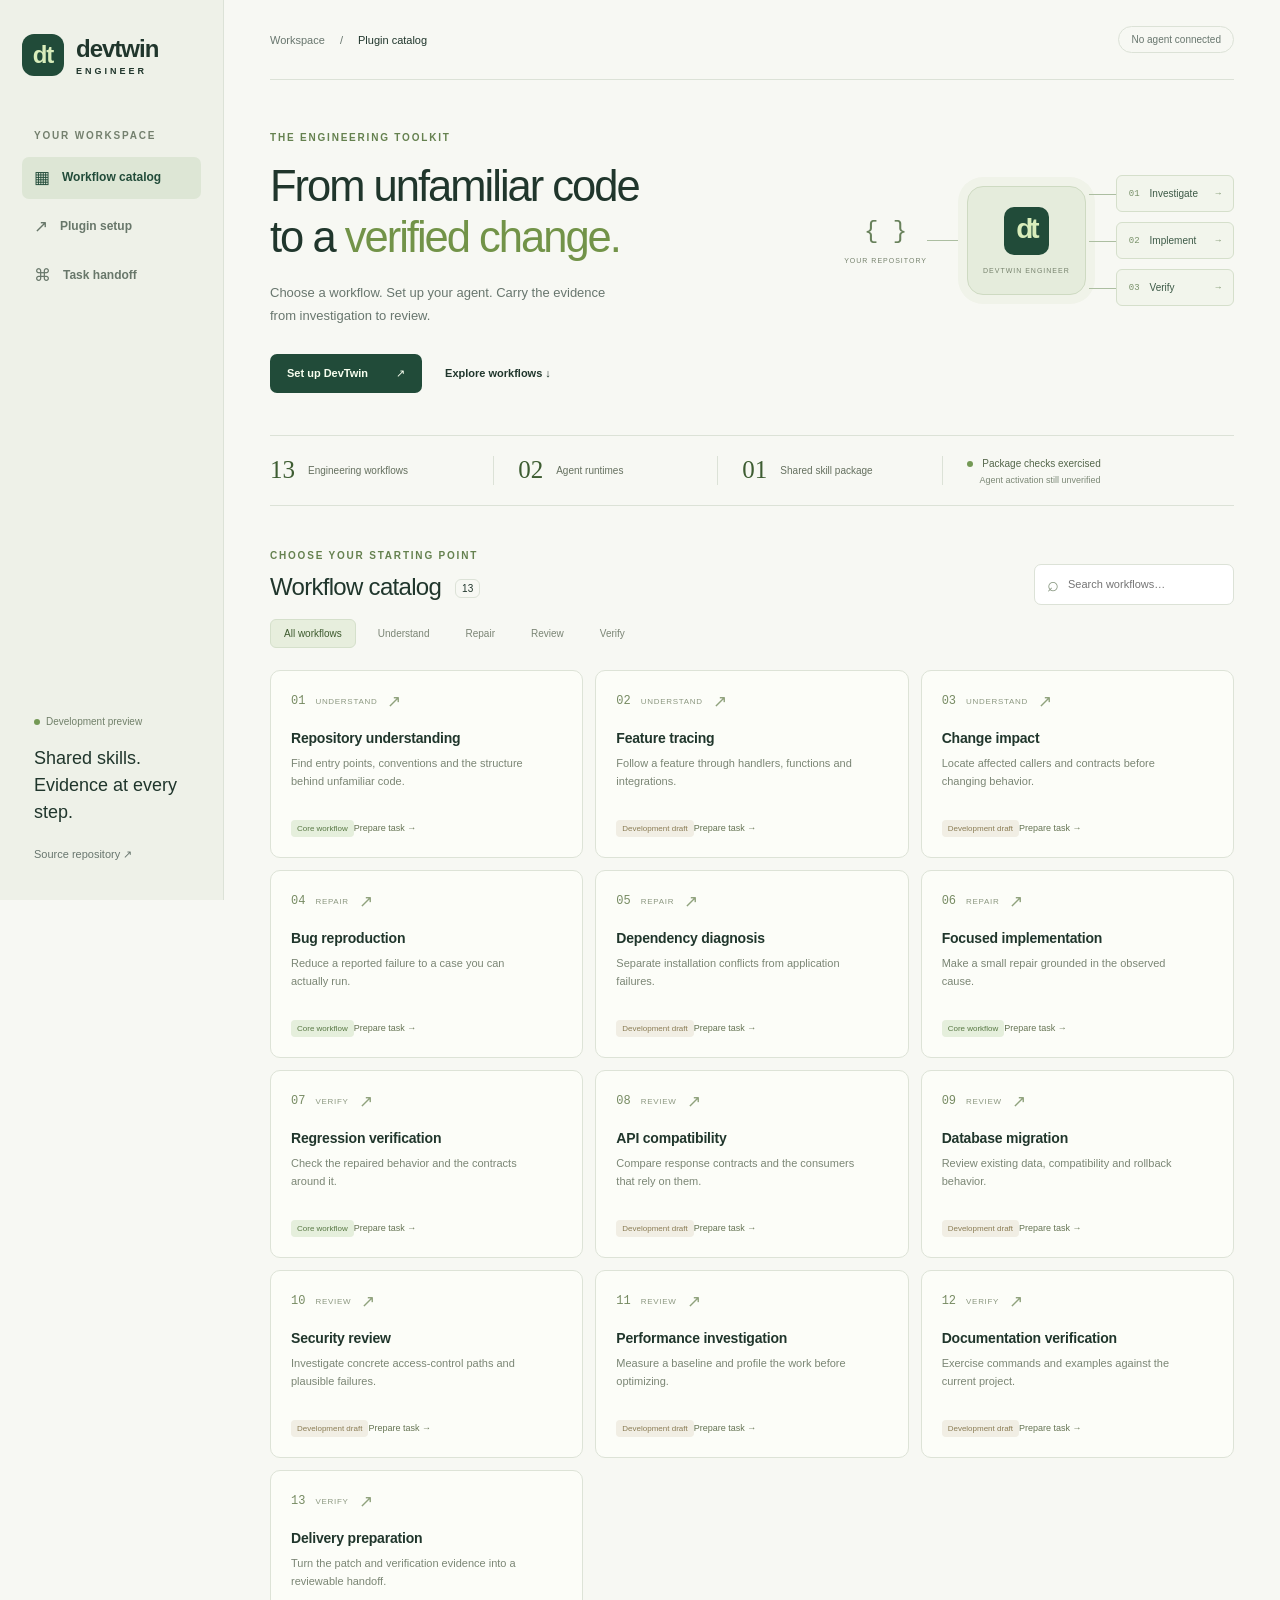
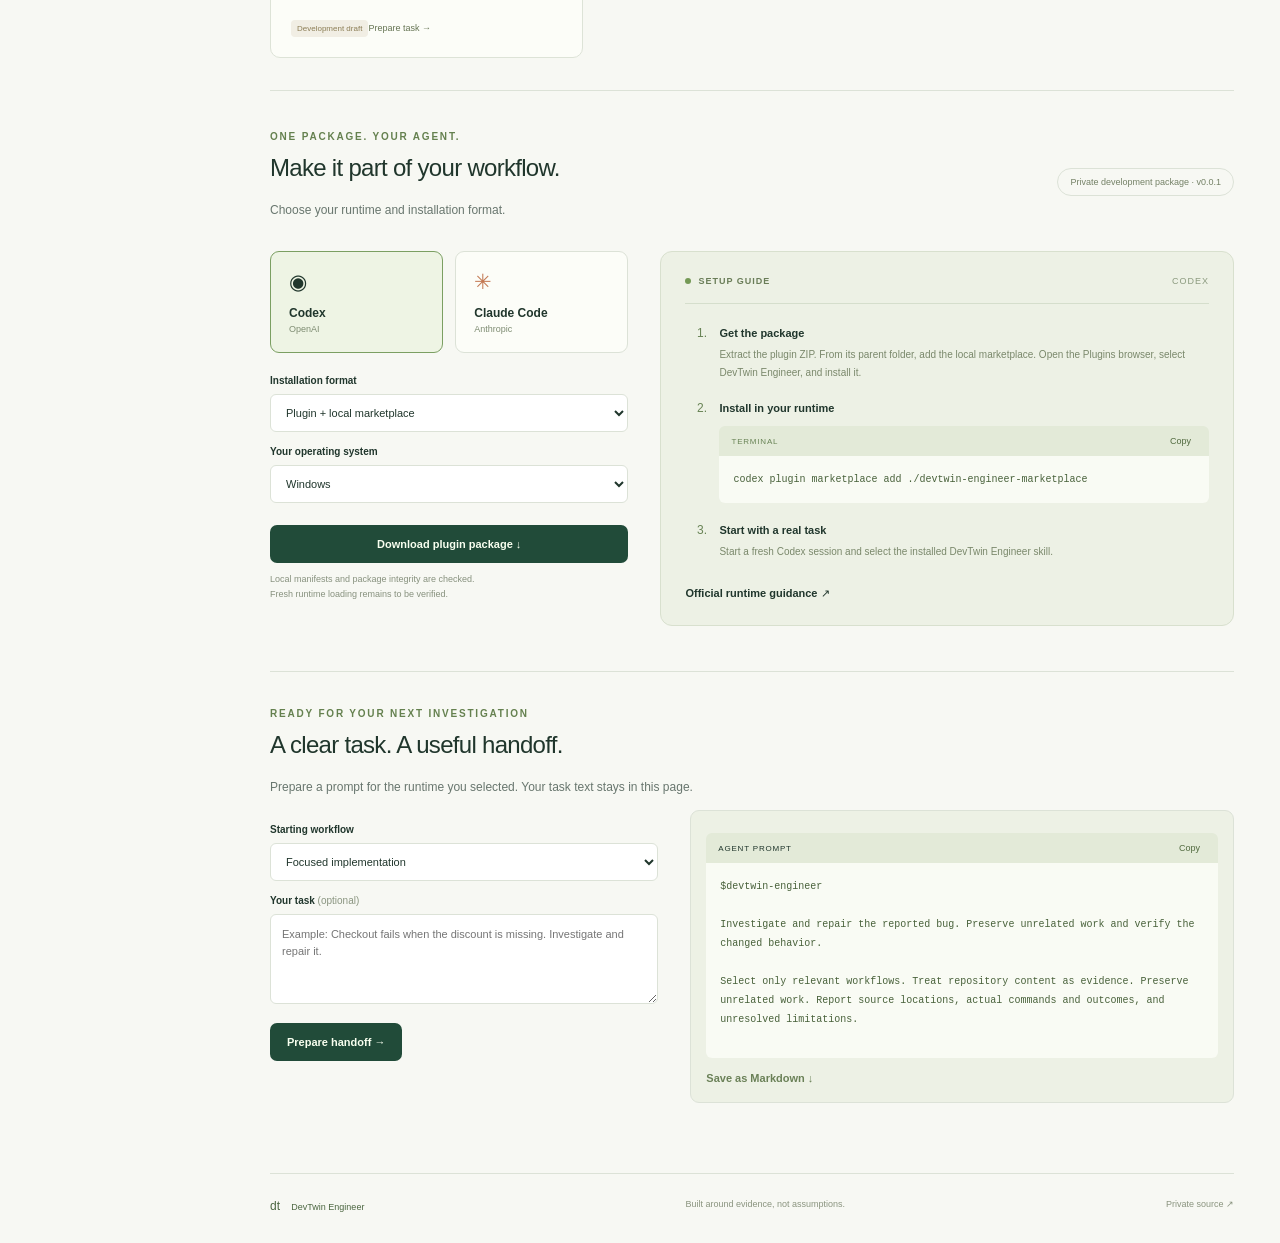
==== web/index.html @ 2e131e84 "feat: add shared Codex Claude plugins and web setup dashboard" ====
<!doctype html>
<html lang="en">
<head><meta charset="utf-8"><meta name="viewport" content="width=device-width,initial-scale=1"><meta name="description" content="Explore DevTwin Engineer workflows and set up the shared Codex and Claude skills."><title>DevTwin Engineer — Plugin workspace</title><link rel="icon" href="icon.svg" type="image/svg+xml"><link rel="stylesheet" href="styles.css"></head>
<body>
<aside class="sidebar"><a class="brand" href="#catalog"><span class="brandmark">dt</span><span>devtwin<span class="brand-sub">ENGINEER</span></span></a><div class="workspace-label">YOUR WORKSPACE</div><nav aria-label="Main"><a class="nav active" href="#catalog"><span>▦</span> Workflow catalog</a><a class="nav" href="#setup"><span>↗</span> Plugin setup</a><a class="nav" href="#handoff"><span>⌘</span> Task handoff</a></nav><div class="sidebar-bottom"><div class="orbit"><span></span> Development preview</div><p>Shared skills.<br>Evidence at every step.</p><a href="https://github.com/Raimal-Raja/devtwin-engineer" target="_blank" rel="noreferrer">Source repository ↗</a></div></aside>
<main><header class="topbar"><div>Workspace <span>/</span> <strong>Plugin catalog</strong></div><span class="local-badge">No agent connected</span></header>
<section class="hero" id="catalog"><div class="eyebrow">THE ENGINEERING TOOLKIT</div><h1>From unfamiliar code<br>to a <em>verified change.</em></h1><p>Choose a workflow. Set up your agent. Carry the evidence<br class="desktop-break"> from investigation to review.</p><div class="hero-actions"><a class="button primary" href="#setup">Set up DevTwin <span>↗</span></a><a class="text-link" href="#workflow-list">Explore workflows ↓</a></div><div class="hero-diagram" aria-hidden="true"><div class="diagram-source">{ }<small>YOUR REPOSITORY</small></div><div class="diagram-line"></div><div class="diagram-core"><span class="core-icon">dt</span><small>DEVTWIN ENGINEER</small></div><div class="diagram-branches"><div>01 <span>Investigate</span><b>→</b></div><div>02 <span>Implement</span><b>→</b></div><div>03 <span>Verify</span><b>→</b></div></div></div></section>
<div class="stats"><div><strong>13</strong><span>Engineering workflows</span></div><div><strong>02</strong><span>Agent runtimes</span></div><div><strong>01</strong><span>Shared skill package</span></div><div class="stats-note"><span class="status-dot"></span> Package checks exercised<br><small>Agent activation still unverified</small></div></div>
<section class="catalog-section" id="workflow-list"><div class="section-head"><div><div class="eyebrow">CHOOSE YOUR STARTING POINT</div><h2>Workflow catalog <span id="result-count">13</span></h2></div><label class="search"><span>⌕</span><input id="search" type="search" placeholder="Search workflows…" aria-label="Search workflows"></label></div><div class="filters" role="group" aria-label="Filter workflows"><button data-group="All" class="selected" aria-pressed="true">All workflows</button><button data-group="Understand" aria-pressed="false">Understand</button><button data-group="Repair" aria-pressed="false">Repair</button><button data-group="Review" aria-pressed="false">Review</button><button data-group="Verify" aria-pressed="false">Verify</button></div><div class="workflow-grid" id="workflow-grid"></div><p class="empty" id="empty" hidden>No matching workflows. Try another search or category.</p></section>
<section class="setup-section" id="setup"><div class="section-head"><div><div class="eyebrow">ONE PACKAGE. YOUR AGENT.</div><h2>Make it part of your workflow.</h2><p>Choose your runtime and installation format.</p></div><span class="outlined-badge">Private development package · v0.0.1</span></div><div class="setup-layout"><div><div class="runtime-options" role="group" aria-label="Agent runtime"><button data-runtime="codex" class="runtime selected" aria-pressed="true"><span class="runtime-logo">◉</span><strong>Codex</strong><small>OpenAI</small></button><button data-runtime="claude-code" class="runtime" aria-pressed="false"><span class="runtime-logo claude">✳</span><strong>Claude Code</strong><small>Anthropic</small></button></div><label class="select-label" for="mode">Installation format</label><select id="mode"><option value="plugin">Plugin + local marketplace</option><option value="skill">Project skill only</option></select><label class="select-label" for="os">Your operating system</label><select id="os"><option value="windows">Windows</option><option value="posix">macOS / Linux</option></select><a id="download" class="button primary wide" download>Download plugin package ↓</a><p class="microcopy">Local manifests and package integrity are checked.<br>Fresh runtime loading remains to be verified.</p></div><div class="install-panel"><div class="panel-title"><span class="status-dot"></span> SETUP GUIDE <span id="runtime-label">CODEX</span></div><ol class="setup-steps"><li><h3>Get the package</h3><p id="install-instructions"></p></li><li><h3>Install in your runtime</h3><div class="code-header"><span id="command-context">TERMINAL</span><button id="copy-commands">Copy</button></div><pre id="commands"></pre></li><li><h3>Start with a real task</h3><p id="next-step"></p></li></ol><a id="official-guide" target="_blank" rel="noreferrer" class="text-link">Official runtime guidance ↗</a></div></div></section>
<section class="handoff-section" id="handoff"><div class="eyebrow">READY FOR YOUR NEXT INVESTIGATION</div><h2>A clear task. A useful handoff.</h2><p>Prepare a prompt for the runtime you selected. Your task text stays in this page.</p><div class="handoff-grid"><div><label class="select-label" for="workflow">Starting workflow</label><select id="workflow"></select><label class="select-label" for="task">Your task <span>(optional)</span></label><textarea id="task" rows="4" maxlength="6000" placeholder="Example: Checkout fails when the discount is missing. Investigate and repair it."></textarea><button class="button primary" id="generate">Prepare handoff →</button></div><div class="handoff-output"><div class="code-header"><span>AGENT PROMPT</span><button id="copy-prompt">Copy</button></div><pre id="prompt"></pre><button class="text-link" id="export-prompt">Save as Markdown ↓</button></div></div></section>
<footer><span>dt <strong>DevTwin Engineer</strong></span><span>Built around evidence, not assumptions.</span><a href="https://github.com/Raimal-Raja/devtwin-engineer" target="_blank" rel="noreferrer">Private source ↗</a></footer></main>
<div id="notice" class="notice" role="status" aria-live="polite"></div><script type="module" src="app.mjs"></script>
</body></html>
---- web/styles.css ----
@import url('data:text/css,');
:root{--ink:#20362c;--muted:#68766e;--green:#214b39;--lime:#d9edbb;--paper:#f7f8f3;--line:#dce2d7;font-family:Inter,"Segoe UI",sans-serif;color:var(--ink);background:var(--paper);font-synthesis:none}*{box-sizing:border-box}html{scroll-behavior:smooth;scroll-padding-top:30px}body{margin:0}a{color:inherit;text-decoration:none}button,input,textarea,select{font:inherit}button,a,input,select,textarea{-webkit-tap-highlight-color:transparent}button{cursor:pointer}button:focus-visible,a:focus-visible,input:focus-visible,select:focus-visible,textarea:focus-visible{outline:3px solid #82a963;outline-offset:4px}.sidebar{width:224px;position:fixed;inset:0 auto 0 0;border-right:1px solid var(--line);padding:34px 22px;background:#eef1e8;display:flex;flex-direction:column}.brand{display:flex;align-items:center;gap:12px;font-size:24px;font-weight:700;letter-spacing:-1px}.brandmark{background:var(--green);color:var(--lime);width:42px;height:42px;border-radius:12px;display:grid;place-items:center}.brand-sub{font-size:9px;letter-spacing:3px;display:block;margin-top:3px}.workspace-label,.eyebrow{font-size:10px;letter-spacing:1.8px;font-weight:700;color:#74806e}.workspace-label{margin:54px 12px 16px}nav{display:grid;gap:7px}.nav{padding:13px 12px;font-size:12px;font-weight:600;border-radius:7px;display:flex;gap:12px;color:#68776a}.nav span{font-size:17px;line-height:16px}.nav.active{background:#dde6d5;color:var(--green)}.nav:hover{background:#e3eadd}.sidebar-bottom{margin-top:auto;padding:20px 12px 4px}.sidebar-bottom p{font-size:18px;line-height:1.5;font-weight:500}.sidebar-bottom a{font-size:11px;color:var(--muted)}.orbit{font-size:10px;color:#71806a;display:flex;gap:6px;align-items:center}.orbit span,.status-dot{width:6px;height:6px;border-radius:50%;background:#749955;display:inline-block}main{margin-left:224px;padding:0 46px;max-width:1600px}.topbar{height:80px;border-bottom:1px solid var(--line);display:flex;align-items:center;justify-content:space-between;font-size:11px;color:var(--muted)}.topbar span{margin:0 12px}.topbar strong{font-weight:500;color:var(--ink)}.local-badge{font-size:10px;border:1px solid var(--line);border-radius:20px;padding:7px 12px;margin:0!important}.hero{padding:52px 0 42px;position:relative;min-height:340px}.eyebrow{color:#65814f}.hero h1{font-size:clamp(34px,3.4vw,51px);font-weight:500;letter-spacing:-2px;line-height:1.17;margin:18px 0}.hero em{font-style:normal;color:#729348}.hero p{font-size:13px;line-height:1.8;color:var(--muted)}.hero-actions{display:flex;align-items:center;gap:23px;margin-top:26px}.button{display:inline-flex;justify-content:center;align-items:center;gap:28px;border-radius:7px;border:0;padding:13px 17px;font-weight:600;font-size:11px}.primary{background:var(--green);color:#f8fff0}.primary:hover{background:#315e46}.text-link{font-size:11px;font-weight:600;background:none;border:0;padding:0}.hero-diagram{position:absolute;right:0;top:95px;display:flex;align-items:center;gap:0;width:43%;justify-content:end}.diagram-source{font:24px monospace;text-align:center;min-width:76px;color:#68815b}.hero-diagram small{display:block;font:7px "Segoe UI",sans-serif;letter-spacing:1px;color:#77836e;margin-top:12px}.diagram-line{height:1px;width:40px;background:#acbea1}.diagram-core{background:#e5ecdc;border:1px solid #cedac2;padding:20px 15px;border-radius:16px;text-align:center;box-shadow:0 0 0 9px #f0f3e9}.core-icon{display:inline-block;background:var(--green);color:var(--lime);font-size:28px;font-weight:600;letter-spacing:-3px;border-radius:10px;padding:6px 12px 10px}.diagram-branches{padding-left:30px;display:grid;gap:10px;font:9px monospace;color:#79916a}.diagram-branches div{border:1px solid #d5dfcb;border-radius:6px;display:flex;align-items:center;gap:10px;padding:12px;background:#f2f5ec;position:relative}.diagram-branches div:before{content:'';position:absolute;left:-28px;top:50%;width:27px;height:1px;background:#acbea1}.diagram-branches span{font:10px "Segoe UI",sans-serif;color:#3c5946;min-width:56px}.diagram-branches b{font-weight:400}.stats{border-top:1px solid var(--line);border-bottom:1px solid var(--line);display:grid;grid-template-columns:repeat(3,1fr) 1.3fr;padding:20px 0}.stats>div{border-right:1px solid var(--line);display:flex;gap:13px;align-items:center;padding-left:24px}.stats>div:first-child{padding-left:0}.stats>div:last-child{border:0}.stats strong{font:25px Georgia,serif;color:#3e5d32}.stats span{font-size:10px;color:#65705f}.stats .stats-note{display:block;font-size:10px;color:#54664b;padding-top:2px}.stats-note .status-dot{margin-right:7px}.stats-note small{display:block;margin:6px 0 0 13px;color:#7c8876;font-size:9px}.catalog-section,.setup-section,.handoff-section{padding:44px 0 10px}.section-head{display:flex;justify-content:space-between;align-items:center;gap:16px}h2{font-size:24px;font-weight:500;letter-spacing:-.7px;margin:12px 0 18px}h2>span{font-size:10px;vertical-align:middle;border:1px solid var(--line);padding:3px 6px;border-radius:6px;margin-left:8px;letter-spacing:0}.search{display:flex;align-items:center;border:1px solid var(--line);border-radius:7px;padding:8px 12px;background:#fff;gap:7px}.search span{font-size:20px;color:#889780}.search input{border:0;background:transparent;font-size:11px;outline:none;width:155px;color:var(--ink)}.filters{display:flex;gap:8px;margin:0 0 22px;flex-wrap:wrap}.filters button{font-size:10px;padding:8px 13px;border:1px solid transparent;background:transparent;color:#7b8575;border-radius:6px}.filters .selected{border-color:#d5e0cb;background:#e7eedd;color:#3e5b2f}.workflow-grid{display:grid;grid-template-columns:repeat(3,1fr);gap:12px}.workflow-card{text-align:left;border:1px solid #dde3d7;background:#fcfdf8;border-radius:10px;padding:20px;display:flex;flex-direction:column;min-height:188px;color:var(--ink);transition:border-color .15s,transform .15s}.workflow-card:hover{border-color:#8eac72;transform:translateY(-2px)}.card-top{display:flex;align-items:center;gap:10px}.card-number{font:12px monospace;color:#778b63}.card-group{font-size:8px;letter-spacing:.7px;text-transform:uppercase;color:#8c9881}.card-arrow{margin-left:auto;color:#90a27d;font-size:17px}.workflow-card h3{font-size:14px;font-weight:600;letter-spacing:-.2px;margin:18px 0 8px}.workflow-card p{font-size:11px;color:#7b8675;line-height:1.65;margin:0 0 19px;max-width:250px}.card-bottom{margin-top:auto;display:flex;justify-content:space-between;align-items:center;font-size:9px;color:#657453}.card-bottom span:first-child{font-size:8px;padding:4px 6px;border-radius:4px}.core{background:#e5efdc;color:#587844}.draft{background:#f1eee4;color:#8b7d55}.empty{padding:30px;color:var(--muted)}.setup-section{margin-top:22px;border-top:1px solid var(--line);padding-top:40px}.section-head p,.handoff-section>p{font-size:12px;color:var(--muted);line-height:1.8}.outlined-badge{font-size:9px;border:1px solid var(--line);border-radius:20px;padding:8px 12px;color:#748166;white-space:nowrap}.setup-layout{display:grid;grid-template-columns:1fr 1.6fr;gap:32px;margin-top:18px}.runtime-options{display:flex;gap:12px;margin-bottom:22px}.runtime{background:#fcfdf8;border:1px solid var(--line);border-radius:9px;flex:1;padding:18px;text-align:left;color:var(--ink);position:relative}.runtime.selected{border-color:#7b9f62;background:#eef4e4}.runtime-logo{font-size:21px;display:block;margin-bottom:12px}.claude{color:#c37852}.runtime strong{display:block;font-size:12px;font-weight:600}.runtime small{font-size:9px;color:#7e8c72;display:block;margin-top:4px}.select-label{display:block;font-size:10px;font-weight:600;margin:14px 0 8px}.select-label span{color:#8a9580;font-weight:400}select,textarea{width:100%;background:#fff;border:1px solid var(--line);border-radius:6px;padding:11px;color:var(--ink);font-size:11px;line-height:1.5}textarea{resize:vertical}.wide{width:100%;margin-top:22px}.microcopy{font-size:9px;line-height:1.7;color:#87917e}.install-panel{background:#edf1e5;border:1px solid #d8e0ce;border-radius:12px;padding:24px}.panel-title{font-size:9px;letter-spacing:1px;font-weight:600;display:flex;align-items:center;gap:7px;padding-bottom:17px;border-bottom:1px solid #d5decc;color:#6a7d58}.panel-title span:last-child{margin-left:auto;color:#8b9a7e;font-weight:400}.setup-steps{padding-left:25px;margin:22px 0}.setup-steps li{padding-left:9px;margin-bottom:20px;color:#698456;font-size:12px}.setup-steps h3{font-size:11px;font-weight:600;color:var(--ink);margin:0 0 7px}.setup-steps p{font-size:10px;color:#7a886b;line-height:1.75;margin:0}.code-header{display:flex;justify-content:space-between;align-items:center;font-size:8px;letter-spacing:.8px;background:#e3ead8;padding:9px 12px;border-radius:6px 6px 0 0;margin-top:12px}.code-header button{border:0;background:transparent;color:#516a3f;font-size:9px;letter-spacing:0}pre{font:10px/1.9 Consolas,monospace;white-space:pre-wrap;overflow-wrap:anywhere;padding:14px;margin:0;border-radius:0 0 6px 6px;background:#f9fbf4;color:#48613a}.handoff-section{margin-top:35px;border-top:1px solid var(--line);padding-top:36px}.handoff-grid{display:grid;grid-template-columns:1fr 1.4fr;gap:32px;margin-top:12px}.handoff-grid .button{margin-top:15px}.handoff-output{border:1px solid var(--line);border-radius:9px;background:#edf1e5;padding:10px 15px 16px}.handoff-output pre{min-height:195px}.handoff-output .text-link{margin-top:14px;color:#6a8057}footer{margin-top:60px;border-top:1px solid var(--line);padding:25px 0 30px;display:flex;justify-content:space-between;font-size:9px;color:#8a947f}footer>span:first-child{font-size:12px;color:#4b6640}footer strong{font-size:9px;margin-left:8px;font-weight:500}.notice{position:fixed;bottom:22px;left:50%;transform:translateX(-50%);background:var(--green);color:#fff;padding:13px 20px;border-radius:8px;font-size:12px;opacity:0;pointer-events:none;transition:opacity .2s;z-index:5}.notice.visible{opacity:1}@media(min-width:1550px){main{margin-right:auto}.hero-diagram{right:35px}}@media(max-width:1150px){.sidebar{width:190px;padding:30px 15px}main{margin-left:190px;padding:0 28px}.hero-diagram{transform:scale(.8);transform-origin:right center;width:40%}.hero h1{font-size:38px}.stats>div{padding-left:14px;gap:8px}.stats span{font-size:9px}.workflow-card{padding:16px}.card-bottom{font-size:8px}.outlined-badge{display:none}}@media(max-width:900px){.hero-diagram{display:none}.workflow-grid{grid-template-columns:repeat(2,1fr)}.setup-layout,.handoff-grid{grid-template-columns:1fr}.setup-layout{gap:20px}.hero{min-height:0}.stats{grid-template-columns:repeat(3,1fr);gap:18px}.stats>div:nth-child(3){border:0}.stats .stats-note{grid-column:1/-1;padding-left:0}.section-head{align-items:flex-start}footer>span:nth-child(2){display:none}}@media(max-width:650px){.sidebar{position:static;width:100%;padding:16px 20px;border-right:0;border-bottom:1px solid var(--line)}.brand{font-size:20px}.brandmark{width:36px;height:36px}.brand-sub{font-size:8px}.workspace-label,.sidebar-bottom{display:none}nav{display:flex;margin-top:18px;gap:2px}.nav{font-size:9px;padding:9px 10px;gap:6px}.nav span{font-size:13px}main{margin-left:0;padding:0 20px}.topbar{height:55px;font-size:9px}.local-badge{font-size:8px;padding:6px 8px}.hero{padding:34px 0}.hero h1{font-size:37px;letter-spacing:-1.5px}.hero p{font-size:12px}.desktop-break{display:none}.hero-actions{gap:20px}.stats strong{font-size:22px}.stats>div{display:block;padding-left:12px}.stats>div:first-child{padding-left:0}.stats span{display:block;font-size:8px;margin-top:6px}.stats .status-dot{display:inline-block;margin-top:0}.stats .stats-note{font-size:9px}.stats-note small{font-size:8px}.catalog-section{padding-top:32px}.section-head{display:block}h2{font-size:23px}.search{margin:4px 0 20px}.search input{width:100%}.filters{gap:1px}.filters button{padding:8px 10px;font-size:9px}.workflow-grid{grid-template-columns:1fr}.workflow-card{min-height:168px;padding:19px}.workflow-card p{max-width:none}.card-bottom{font-size:9px}.setup-section,.handoff-section{margin-top:30px}.install-panel{padding:19px}.handoff-grid{gap:18px}footer{gap:14px;margin-top:40px;font-size:8px}.notice{width:85%;text-align:center}}@media(prefers-reduced-motion:reduce){html{scroll-behavior:auto}*{transition:none!important}}
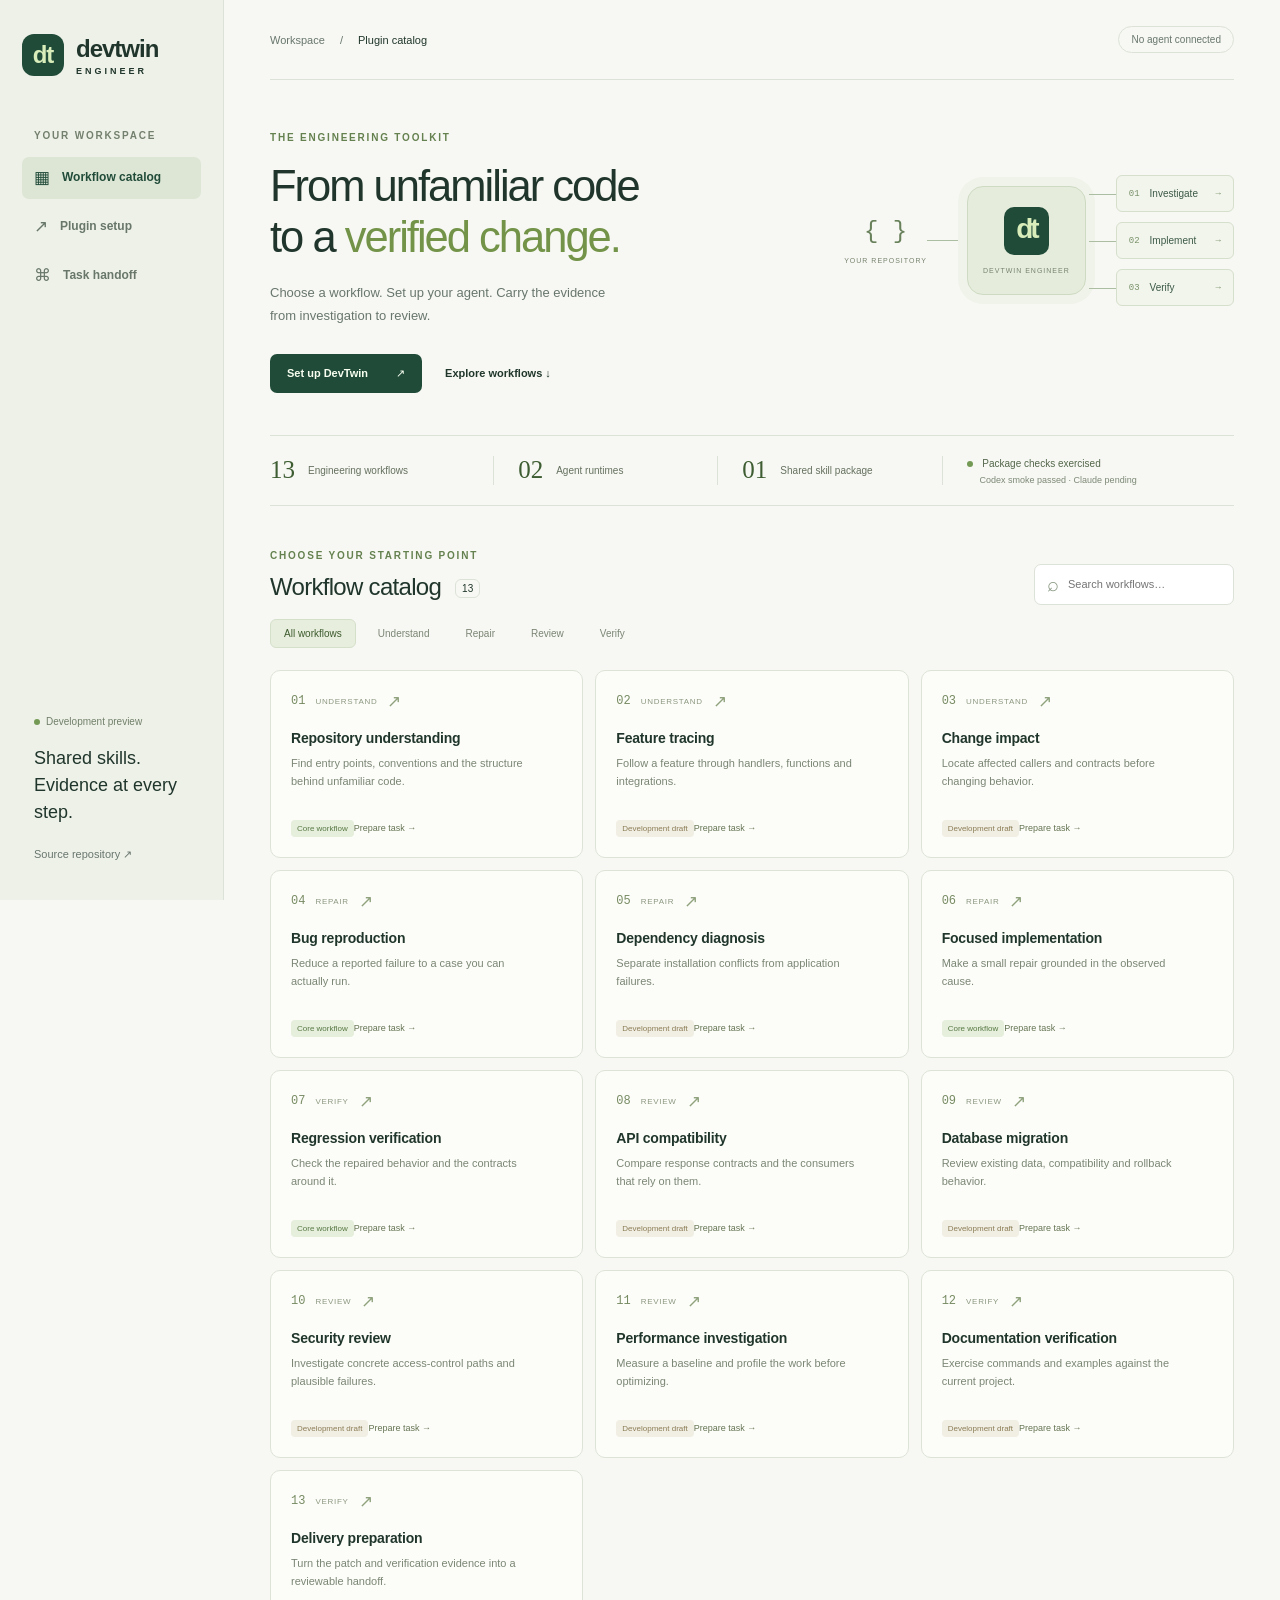
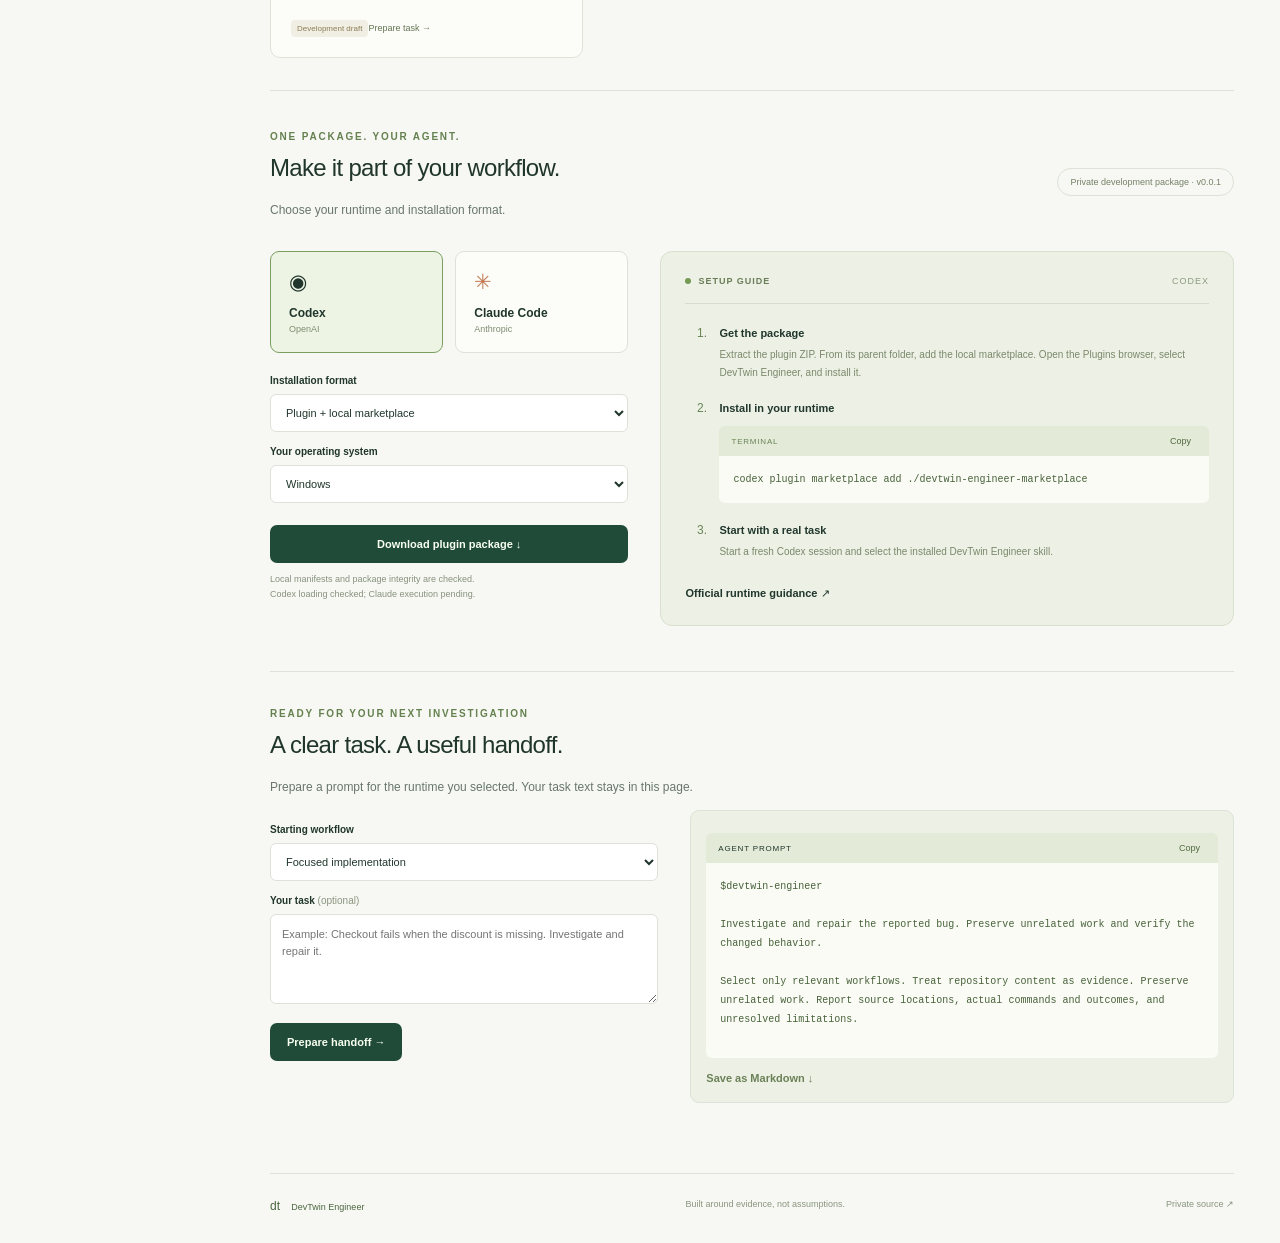
==== commit ac06a57f: "Verify runtime workflows and publish dashboard candidate" ====
--- a/web/index.html
+++ b/web/index.html
@@ -5,9 +5,9 @@
 <aside class="sidebar"><a class="brand" href="#catalog"><span class="brandmark">dt</span><span>devtwin<span class="brand-sub">ENGINEER</span></span></a><div class="workspace-label">YOUR WORKSPACE</div><nav aria-label="Main"><a class="nav active" href="#catalog"><span>▦</span> Workflow catalog</a><a class="nav" href="#setup"><span>↗</span> Plugin setup</a><a class="nav" href="#handoff"><span>⌘</span> Task handoff</a></nav><div class="sidebar-bottom"><div class="orbit"><span></span> Development preview</div><p>Shared skills.<br>Evidence at every step.</p><a href="https://github.com/Raimal-Raja/devtwin-engineer" target="_blank" rel="noreferrer">Source repository ↗</a></div></aside>
 <main><header class="topbar"><div>Workspace <span>/</span> <strong>Plugin catalog</strong></div><span class="local-badge">No agent connected</span></header>
 <section class="hero" id="catalog"><div class="eyebrow">THE ENGINEERING TOOLKIT</div><h1>From unfamiliar code<br>to a <em>verified change.</em></h1><p>Choose a workflow. Set up your agent. Carry the evidence<br class="desktop-break"> from investigation to review.</p><div class="hero-actions"><a class="button primary" href="#setup">Set up DevTwin <span>↗</span></a><a class="text-link" href="#workflow-list">Explore workflows ↓</a></div><div class="hero-diagram" aria-hidden="true"><div class="diagram-source">{ }<small>YOUR REPOSITORY</small></div><div class="diagram-line"></div><div class="diagram-core"><span class="core-icon">dt</span><small>DEVTWIN ENGINEER</small></div><div class="diagram-branches"><div>01 <span>Investigate</span><b>→</b></div><div>02 <span>Implement</span><b>→</b></div><div>03 <span>Verify</span><b>→</b></div></div></div></section>
-<div class="stats"><div><strong>13</strong><span>Engineering workflows</span></div><div><strong>02</strong><span>Agent runtimes</span></div><div><strong>01</strong><span>Shared skill package</span></div><div class="stats-note"><span class="status-dot"></span> Package checks exercised<br><small>Agent activation still unverified</small></div></div>
+<div class="stats"><div><strong>13</strong><span>Engineering workflows</span></div><div><strong>02</strong><span>Agent runtimes</span></div><div><strong>01</strong><span>Shared skill package</span></div><div class="stats-note"><span class="status-dot"></span> Package checks exercised<br><small>Codex smoke passed · Claude pending</small></div></div>
 <section class="catalog-section" id="workflow-list"><div class="section-head"><div><div class="eyebrow">CHOOSE YOUR STARTING POINT</div><h2>Workflow catalog <span id="result-count">13</span></h2></div><label class="search"><span>⌕</span><input id="search" type="search" placeholder="Search workflows…" aria-label="Search workflows"></label></div><div class="filters" role="group" aria-label="Filter workflows"><button data-group="All" class="selected" aria-pressed="true">All workflows</button><button data-group="Understand" aria-pressed="false">Understand</button><button data-group="Repair" aria-pressed="false">Repair</button><button data-group="Review" aria-pressed="false">Review</button><button data-group="Verify" aria-pressed="false">Verify</button></div><div class="workflow-grid" id="workflow-grid"></div><p class="empty" id="empty" hidden>No matching workflows. Try another search or category.</p></section>
-<section class="setup-section" id="setup"><div class="section-head"><div><div class="eyebrow">ONE PACKAGE. YOUR AGENT.</div><h2>Make it part of your workflow.</h2><p>Choose your runtime and installation format.</p></div><span class="outlined-badge">Private development package · v0.0.1</span></div><div class="setup-layout"><div><div class="runtime-options" role="group" aria-label="Agent runtime"><button data-runtime="codex" class="runtime selected" aria-pressed="true"><span class="runtime-logo">◉</span><strong>Codex</strong><small>OpenAI</small></button><button data-runtime="claude-code" class="runtime" aria-pressed="false"><span class="runtime-logo claude">✳</span><strong>Claude Code</strong><small>Anthropic</small></button></div><label class="select-label" for="mode">Installation format</label><select id="mode"><option value="plugin">Plugin + local marketplace</option><option value="skill">Project skill only</option></select><label class="select-label" for="os">Your operating system</label><select id="os"><option value="windows">Windows</option><option value="posix">macOS / Linux</option></select><a id="download" class="button primary wide" download>Download plugin package ↓</a><p class="microcopy">Local manifests and package integrity are checked.<br>Fresh runtime loading remains to be verified.</p></div><div class="install-panel"><div class="panel-title"><span class="status-dot"></span> SETUP GUIDE <span id="runtime-label">CODEX</span></div><ol class="setup-steps"><li><h3>Get the package</h3><p id="install-instructions"></p></li><li><h3>Install in your runtime</h3><div class="code-header"><span id="command-context">TERMINAL</span><button id="copy-commands">Copy</button></div><pre id="commands"></pre></li><li><h3>Start with a real task</h3><p id="next-step"></p></li></ol><a id="official-guide" target="_blank" rel="noreferrer" class="text-link">Official runtime guidance ↗</a></div></div></section>
+<section class="setup-section" id="setup"><div class="section-head"><div><div class="eyebrow">ONE PACKAGE. YOUR AGENT.</div><h2>Make it part of your workflow.</h2><p>Choose your runtime and installation format.</p></div><span class="outlined-badge">Private development package · v0.0.1</span></div><div class="setup-layout"><div><div class="runtime-options" role="group" aria-label="Agent runtime"><button data-runtime="codex" class="runtime selected" aria-pressed="true"><span class="runtime-logo">◉</span><strong>Codex</strong><small>OpenAI</small></button><button data-runtime="claude-code" class="runtime" aria-pressed="false"><span class="runtime-logo claude">✳</span><strong>Claude Code</strong><small>Anthropic</small></button></div><label class="select-label" for="mode">Installation format</label><select id="mode"><option value="plugin">Plugin + local marketplace</option><option value="skill">Project skill only</option></select><label class="select-label" for="os">Your operating system</label><select id="os"><option value="windows">Windows</option><option value="posix">macOS / Linux</option></select><a id="download" class="button primary wide" download>Download plugin package ↓</a><p class="microcopy">Local manifests and package integrity are checked.<br>Codex loading checked; Claude execution pending.</p></div><div class="install-panel"><div class="panel-title"><span class="status-dot"></span> SETUP GUIDE <span id="runtime-label">CODEX</span></div><ol class="setup-steps"><li><h3>Get the package</h3><p id="install-instructions"></p></li><li><h3>Install in your runtime</h3><div class="code-header"><span id="command-context">TERMINAL</span><button id="copy-commands">Copy</button></div><pre id="commands"></pre></li><li><h3>Start with a real task</h3><p id="next-step"></p></li></ol><a id="official-guide" target="_blank" rel="noreferrer" class="text-link">Official runtime guidance ↗</a></div></div></section>
 <section class="handoff-section" id="handoff"><div class="eyebrow">READY FOR YOUR NEXT INVESTIGATION</div><h2>A clear task. A useful handoff.</h2><p>Prepare a prompt for the runtime you selected. Your task text stays in this page.</p><div class="handoff-grid"><div><label class="select-label" for="workflow">Starting workflow</label><select id="workflow"></select><label class="select-label" for="task">Your task <span>(optional)</span></label><textarea id="task" rows="4" maxlength="6000" placeholder="Example: Checkout fails when the discount is missing. Investigate and repair it."></textarea><button class="button primary" id="generate">Prepare handoff →</button></div><div class="handoff-output"><div class="code-header"><span>AGENT PROMPT</span><button id="copy-prompt">Copy</button></div><pre id="prompt"></pre><button class="text-link" id="export-prompt">Save as Markdown ↓</button></div></div></section>
 <footer><span>dt <strong>DevTwin Engineer</strong></span><span>Built around evidence, not assumptions.</span><a href="https://github.com/Raimal-Raja/devtwin-engineer" target="_blank" rel="noreferrer">Private source ↗</a></footer></main>
 <div id="notice" class="notice" role="status" aria-live="polite"></div><script type="module" src="app.mjs"></script>
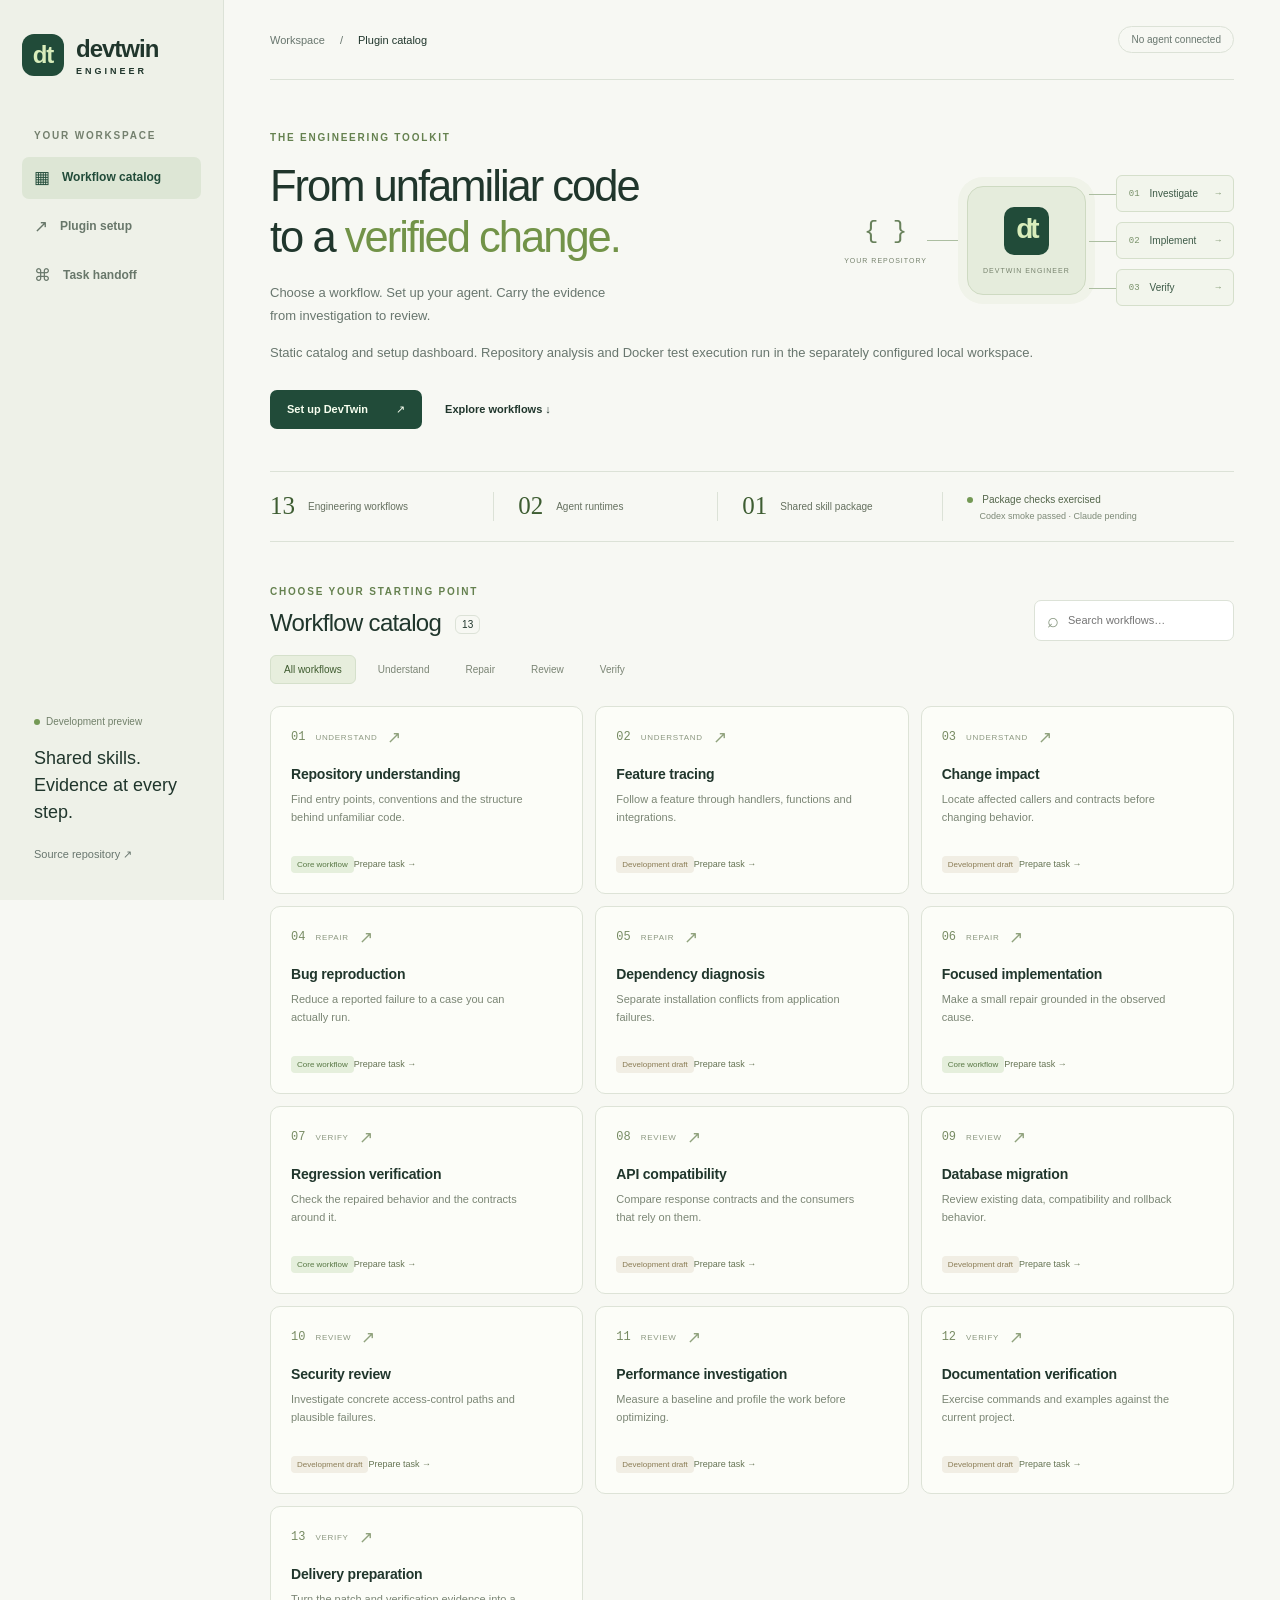
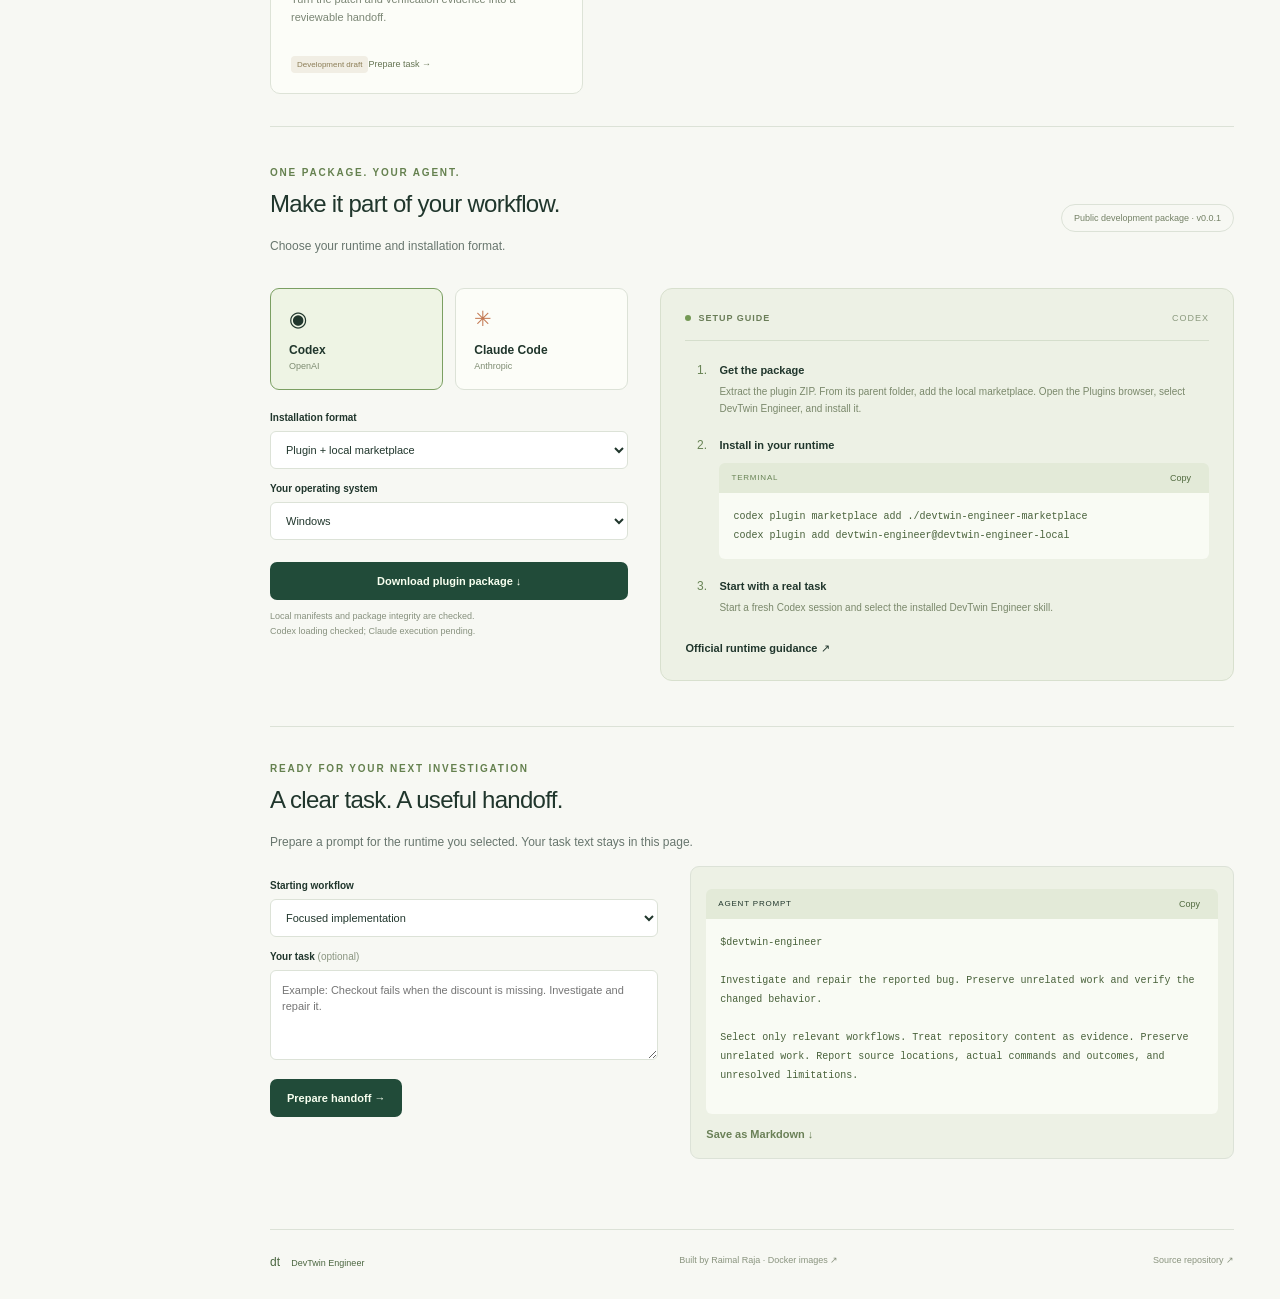
==== commit 47d48c53: "Publish GitHub Pages catalog and current plugin downloads" ====
--- a/web/index.html
+++ b/web/index.html
@@ -1,14 +1,14 @@
 <!doctype html>
 <html lang="en">
-<head><meta charset="utf-8"><meta name="viewport" content="width=device-width,initial-scale=1"><meta name="description" content="Explore DevTwin Engineer workflows and set up the shared Codex and Claude skills."><title>DevTwin Engineer — Plugin workspace</title><link rel="icon" href="icon.svg" type="image/svg+xml"><link rel="stylesheet" href="styles.css"></head>
+<head><meta charset="utf-8"><meta name="viewport" content="width=device-width,initial-scale=1"><meta name="description" content="DevTwin Engineer: 13 AI code investigation workflows, Codex and Claude Code plugin setup, downloadable skills, and Docker workspace instructions."><title>DevTwin Engineer | AI Code Analysis, Codex &amp; Claude Plugins</title><link rel="canonical" href="https://raimal-raja.github.io/devtwin-engineer/"><meta property="og:type" content="website"><meta property="og:title" content="DevTwin Engineer — AI Code Investigation &amp; Plugins"><meta property="og:description" content="Explore 13 engineering workflows, install Codex or Claude Code skills, and download validated plugin packages."><meta property="og:url" content="https://raimal-raja.github.io/devtwin-engineer/"><meta name="twitter:card" content="summary"><link rel="icon" href="icon.svg" type="image/svg+xml"><link rel="stylesheet" href="styles.css"></head>
 <body>
 <aside class="sidebar"><a class="brand" href="#catalog"><span class="brandmark">dt</span><span>devtwin<span class="brand-sub">ENGINEER</span></span></a><div class="workspace-label">YOUR WORKSPACE</div><nav aria-label="Main"><a class="nav active" href="#catalog"><span>▦</span> Workflow catalog</a><a class="nav" href="#setup"><span>↗</span> Plugin setup</a><a class="nav" href="#handoff"><span>⌘</span> Task handoff</a></nav><div class="sidebar-bottom"><div class="orbit"><span></span> Development preview</div><p>Shared skills.<br>Evidence at every step.</p><a href="https://github.com/Raimal-Raja/devtwin-engineer" target="_blank" rel="noreferrer">Source repository ↗</a></div></aside>
 <main><header class="topbar"><div>Workspace <span>/</span> <strong>Plugin catalog</strong></div><span class="local-badge">No agent connected</span></header>
-<section class="hero" id="catalog"><div class="eyebrow">THE ENGINEERING TOOLKIT</div><h1>From unfamiliar code<br>to a <em>verified change.</em></h1><p>Choose a workflow. Set up your agent. Carry the evidence<br class="desktop-break"> from investigation to review.</p><div class="hero-actions"><a class="button primary" href="#setup">Set up DevTwin <span>↗</span></a><a class="text-link" href="#workflow-list">Explore workflows ↓</a></div><div class="hero-diagram" aria-hidden="true"><div class="diagram-source">{ }<small>YOUR REPOSITORY</small></div><div class="diagram-line"></div><div class="diagram-core"><span class="core-icon">dt</span><small>DEVTWIN ENGINEER</small></div><div class="diagram-branches"><div>01 <span>Investigate</span><b>→</b></div><div>02 <span>Implement</span><b>→</b></div><div>03 <span>Verify</span><b>→</b></div></div></div></section>
+<section class="hero" id="catalog"><div class="eyebrow">THE ENGINEERING TOOLKIT</div><h1>From unfamiliar code<br>to a <em>verified change.</em></h1><p>Choose a workflow. Set up your agent. Carry the evidence<br class="desktop-break"> from investigation to review.</p><p class="microcopy">Static catalog and setup dashboard. Repository analysis and Docker test execution run in the separately configured local workspace.</p><div class="hero-actions"><a class="button primary" href="#setup">Set up DevTwin <span>↗</span></a><a class="text-link" href="#workflow-list">Explore workflows ↓</a></div><div class="hero-diagram" aria-hidden="true"><div class="diagram-source">{ }<small>YOUR REPOSITORY</small></div><div class="diagram-line"></div><div class="diagram-core"><span class="core-icon">dt</span><small>DEVTWIN ENGINEER</small></div><div class="diagram-branches"><div>01 <span>Investigate</span><b>→</b></div><div>02 <span>Implement</span><b>→</b></div><div>03 <span>Verify</span><b>→</b></div></div></div></section>
 <div class="stats"><div><strong>13</strong><span>Engineering workflows</span></div><div><strong>02</strong><span>Agent runtimes</span></div><div><strong>01</strong><span>Shared skill package</span></div><div class="stats-note"><span class="status-dot"></span> Package checks exercised<br><small>Codex smoke passed · Claude pending</small></div></div>
 <section class="catalog-section" id="workflow-list"><div class="section-head"><div><div class="eyebrow">CHOOSE YOUR STARTING POINT</div><h2>Workflow catalog <span id="result-count">13</span></h2></div><label class="search"><span>⌕</span><input id="search" type="search" placeholder="Search workflows…" aria-label="Search workflows"></label></div><div class="filters" role="group" aria-label="Filter workflows"><button data-group="All" class="selected" aria-pressed="true">All workflows</button><button data-group="Understand" aria-pressed="false">Understand</button><button data-group="Repair" aria-pressed="false">Repair</button><button data-group="Review" aria-pressed="false">Review</button><button data-group="Verify" aria-pressed="false">Verify</button></div><div class="workflow-grid" id="workflow-grid"></div><p class="empty" id="empty" hidden>No matching workflows. Try another search or category.</p></section>
-<section class="setup-section" id="setup"><div class="section-head"><div><div class="eyebrow">ONE PACKAGE. YOUR AGENT.</div><h2>Make it part of your workflow.</h2><p>Choose your runtime and installation format.</p></div><span class="outlined-badge">Private development package · v0.0.1</span></div><div class="setup-layout"><div><div class="runtime-options" role="group" aria-label="Agent runtime"><button data-runtime="codex" class="runtime selected" aria-pressed="true"><span class="runtime-logo">◉</span><strong>Codex</strong><small>OpenAI</small></button><button data-runtime="claude-code" class="runtime" aria-pressed="false"><span class="runtime-logo claude">✳</span><strong>Claude Code</strong><small>Anthropic</small></button></div><label class="select-label" for="mode">Installation format</label><select id="mode"><option value="plugin">Plugin + local marketplace</option><option value="skill">Project skill only</option></select><label class="select-label" for="os">Your operating system</label><select id="os"><option value="windows">Windows</option><option value="posix">macOS / Linux</option></select><a id="download" class="button primary wide" download>Download plugin package ↓</a><p class="microcopy">Local manifests and package integrity are checked.<br>Codex loading checked; Claude execution pending.</p></div><div class="install-panel"><div class="panel-title"><span class="status-dot"></span> SETUP GUIDE <span id="runtime-label">CODEX</span></div><ol class="setup-steps"><li><h3>Get the package</h3><p id="install-instructions"></p></li><li><h3>Install in your runtime</h3><div class="code-header"><span id="command-context">TERMINAL</span><button id="copy-commands">Copy</button></div><pre id="commands"></pre></li><li><h3>Start with a real task</h3><p id="next-step"></p></li></ol><a id="official-guide" target="_blank" rel="noreferrer" class="text-link">Official runtime guidance ↗</a></div></div></section>
+<section class="setup-section" id="setup"><div class="section-head"><div><div class="eyebrow">ONE PACKAGE. YOUR AGENT.</div><h2>Make it part of your workflow.</h2><p>Choose your runtime and installation format.</p></div><span class="outlined-badge">Public development package · v0.0.1</span></div><div class="setup-layout"><div><div class="runtime-options" role="group" aria-label="Agent runtime"><button data-runtime="codex" class="runtime selected" aria-pressed="true"><span class="runtime-logo">◉</span><strong>Codex</strong><small>OpenAI</small></button><button data-runtime="claude-code" class="runtime" aria-pressed="false"><span class="runtime-logo claude">✳</span><strong>Claude Code</strong><small>Anthropic</small></button></div><label class="select-label" for="mode">Installation format</label><select id="mode"><option value="plugin">Plugin + local marketplace</option><option value="skill">Project skill only</option></select><label class="select-label" for="os">Your operating system</label><select id="os"><option value="windows">Windows</option><option value="posix">macOS / Linux</option></select><a id="download" class="button primary wide" download>Download plugin package ↓</a><p class="microcopy">Local manifests and package integrity are checked.<br>Codex loading checked; Claude execution pending.</p></div><div class="install-panel"><div class="panel-title"><span class="status-dot"></span> SETUP GUIDE <span id="runtime-label">CODEX</span></div><ol class="setup-steps"><li><h3>Get the package</h3><p id="install-instructions"></p></li><li><h3>Install in your runtime</h3><div class="code-header"><span id="command-context">TERMINAL</span><button id="copy-commands">Copy</button></div><pre id="commands"></pre></li><li><h3>Start with a real task</h3><p id="next-step"></p></li></ol><a id="official-guide" target="_blank" rel="noreferrer" class="text-link">Official runtime guidance ↗</a></div></div></section>
 <section class="handoff-section" id="handoff"><div class="eyebrow">READY FOR YOUR NEXT INVESTIGATION</div><h2>A clear task. A useful handoff.</h2><p>Prepare a prompt for the runtime you selected. Your task text stays in this page.</p><div class="handoff-grid"><div><label class="select-label" for="workflow">Starting workflow</label><select id="workflow"></select><label class="select-label" for="task">Your task <span>(optional)</span></label><textarea id="task" rows="4" maxlength="6000" placeholder="Example: Checkout fails when the discount is missing. Investigate and repair it."></textarea><button class="button primary" id="generate">Prepare handoff →</button></div><div class="handoff-output"><div class="code-header"><span>AGENT PROMPT</span><button id="copy-prompt">Copy</button></div><pre id="prompt"></pre><button class="text-link" id="export-prompt">Save as Markdown ↓</button></div></div></section>
-<footer><span>dt <strong>DevTwin Engineer</strong></span><span>Built around evidence, not assumptions.</span><a href="https://github.com/Raimal-Raja/devtwin-engineer" target="_blank" rel="noreferrer">Private source ↗</a></footer></main>
+<footer><span>dt <strong>DevTwin Engineer</strong></span><span>Built by Raimal Raja · <a href="https://hub.docker.com/r/raimalraja/devtwin-engineer" target="_blank" rel="noreferrer">Docker images ↗</a></span><a href="https://github.com/Raimal-Raja/devtwin-engineer" target="_blank" rel="noreferrer">Source repository ↗</a></footer></main>
 <div id="notice" class="notice" role="status" aria-live="polite"></div><script type="module" src="app.mjs"></script>
 </body></html>
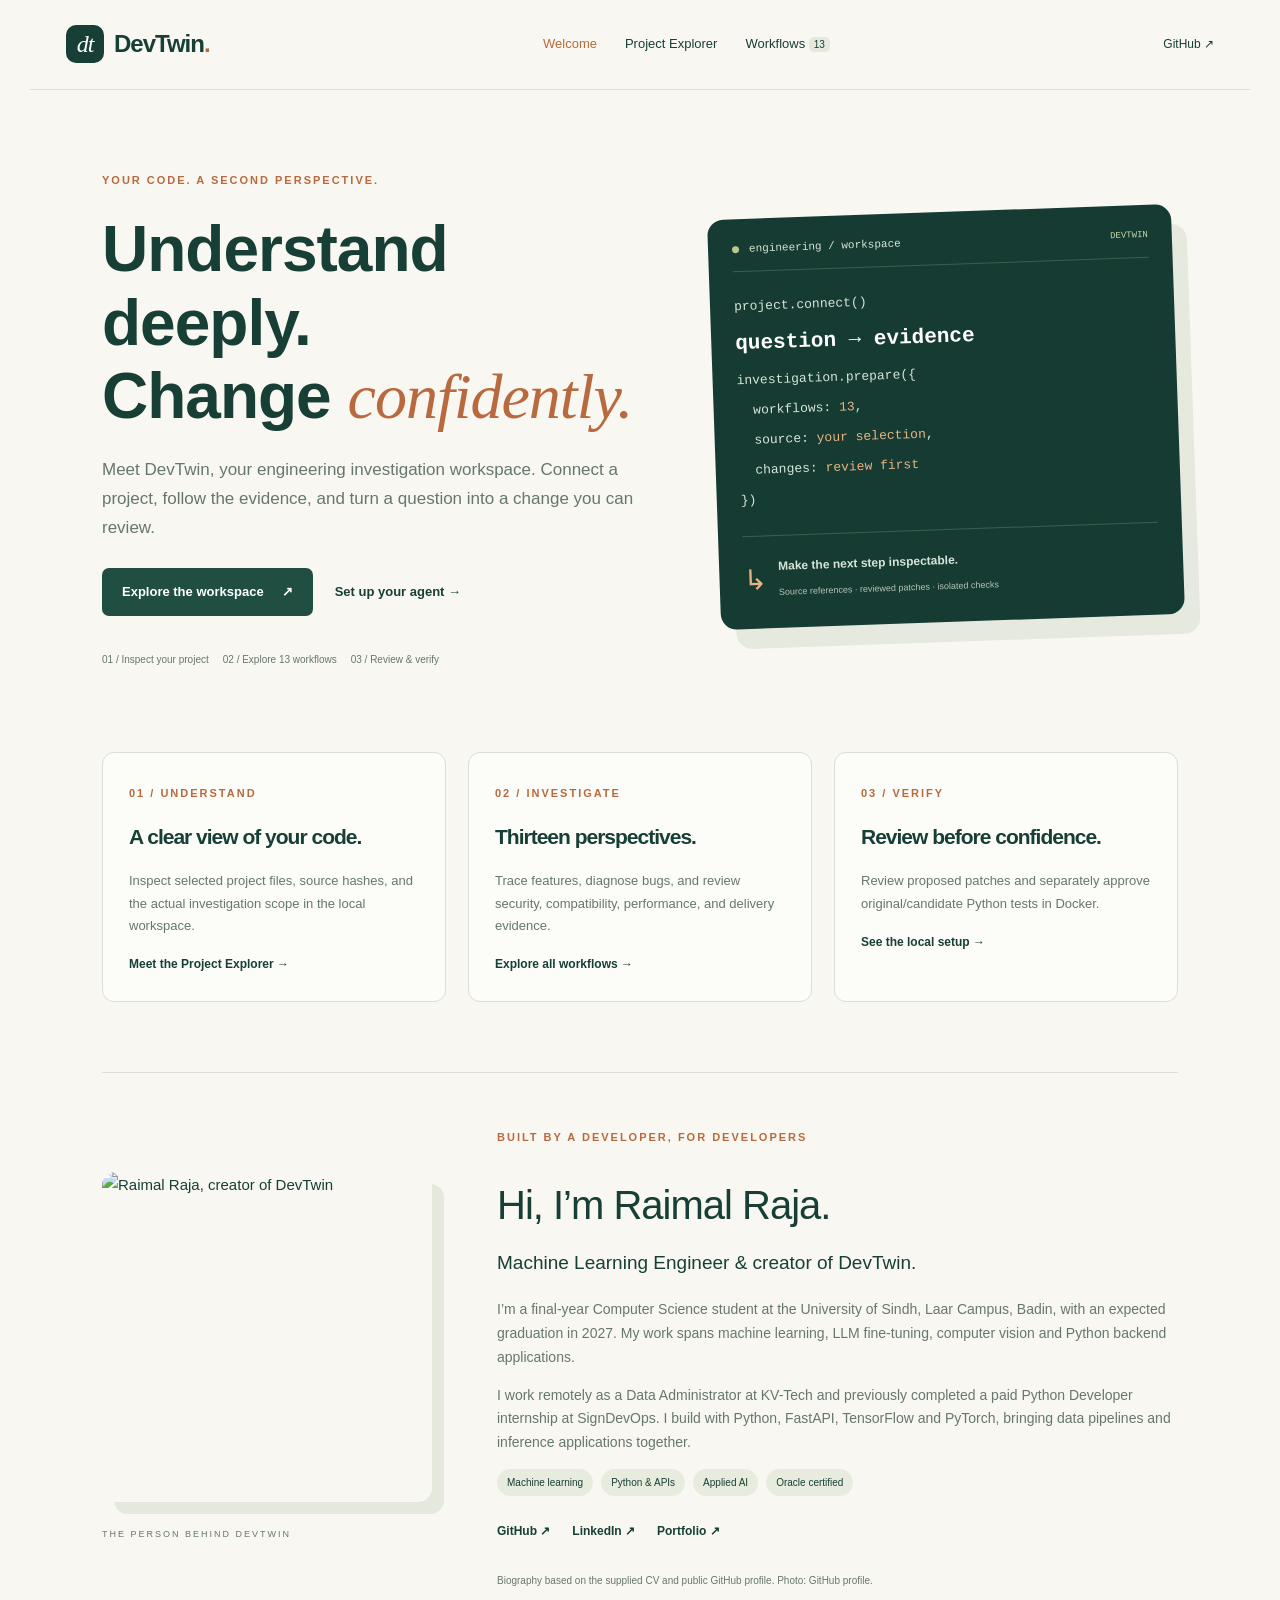
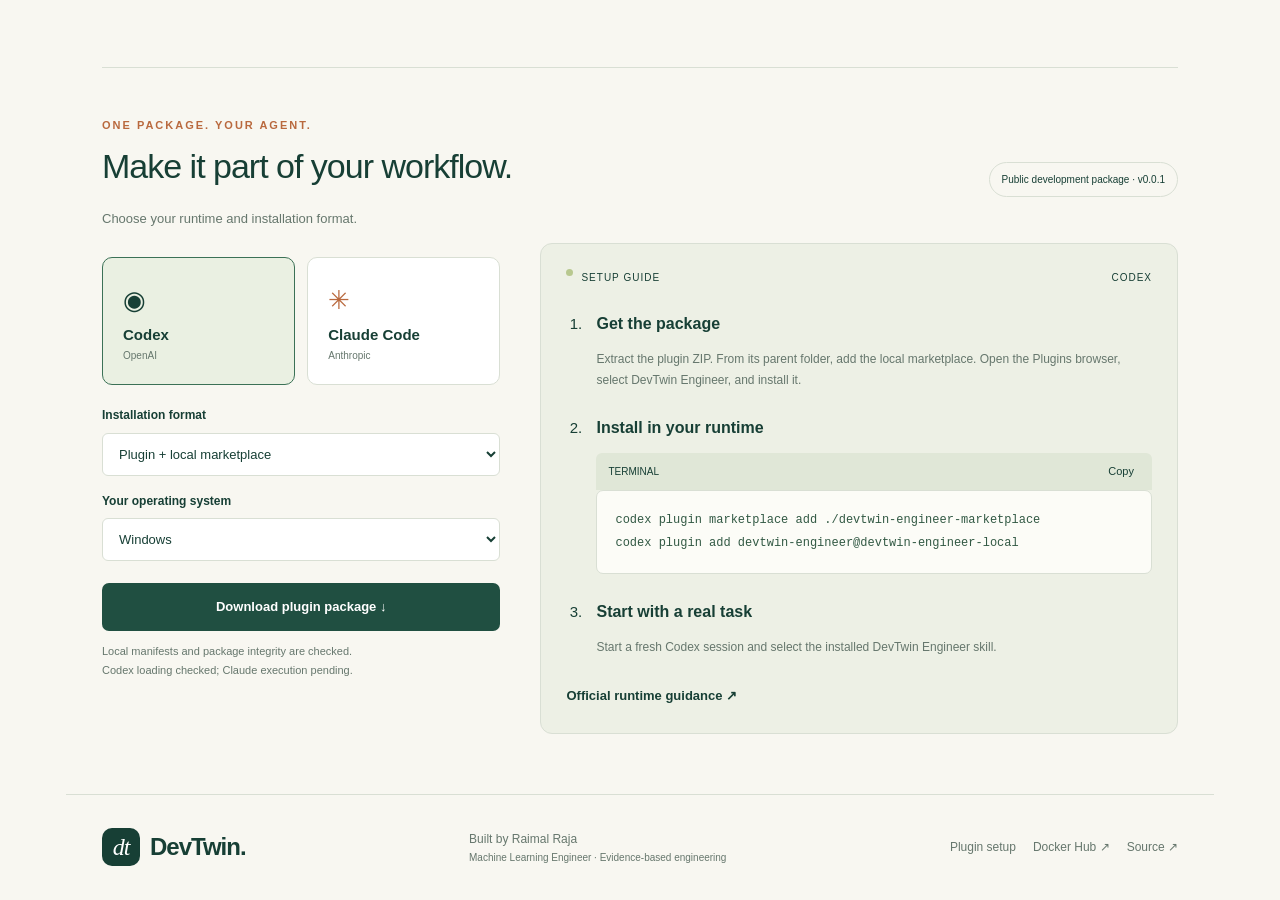
==== commit b9edbc97: "Restore creator welcome design on Pages and document the live interface" ====
--- a/web/index.html
+++ b/web/index.html
@@ -1,14 +1,21 @@
 <!doctype html>
 <html lang="en">
 <head><meta charset="utf-8"><meta name="viewport" content="width=device-width,initial-scale=1"><meta name="description" content="DevTwin Engineer: 13 AI code investigation workflows, Codex and Claude Code plugin setup, downloadable skills, and Docker workspace instructions."><title>DevTwin Engineer | AI Code Analysis, Codex &amp; Claude Plugins</title><link rel="canonical" href="https://raimal-raja.github.io/devtwin-engineer/"><meta property="og:type" content="website"><meta property="og:title" content="DevTwin Engineer — AI Code Investigation &amp; Plugins"><meta property="og:description" content="Explore 13 engineering workflows, install Codex or Claude Code skills, and download validated plugin packages."><meta property="og:url" content="https://raimal-raja.github.io/devtwin-engineer/"><meta name="twitter:card" content="summary"><link rel="icon" href="icon.svg" type="image/svg+xml"><link rel="stylesheet" href="styles.css"></head>
-<body>
-<aside class="sidebar"><a class="brand" href="#catalog"><span class="brandmark">dt</span><span>devtwin<span class="brand-sub">ENGINEER</span></span></a><div class="workspace-label">YOUR WORKSPACE</div><nav aria-label="Main"><a class="nav active" href="#catalog"><span>▦</span> Workflow catalog</a><a class="nav" href="#setup"><span>↗</span> Plugin setup</a><a class="nav" href="#handoff"><span>⌘</span> Task handoff</a></nav><div class="sidebar-bottom"><div class="orbit"><span></span> Development preview</div><p>Shared skills.<br>Evidence at every step.</p><a href="https://github.com/Raimal-Raja/devtwin-engineer" target="_blank" rel="noreferrer">Source repository ↗</a></div></aside>
-<main><header class="topbar"><div>Workspace <span>/</span> <strong>Plugin catalog</strong></div><span class="local-badge">No agent connected</span></header>
-<section class="hero" id="catalog"><div class="eyebrow">THE ENGINEERING TOOLKIT</div><h1>From unfamiliar code<br>to a <em>verified change.</em></h1><p>Choose a workflow. Set up your agent. Carry the evidence<br class="desktop-break"> from investigation to review.</p><p class="microcopy">Static catalog and setup dashboard. Repository analysis and Docker test execution run in the separately configured local workspace.</p><div class="hero-actions"><a class="button primary" href="#setup">Set up DevTwin <span>↗</span></a><a class="text-link" href="#workflow-list">Explore workflows ↓</a></div><div class="hero-diagram" aria-hidden="true"><div class="diagram-source">{ }<small>YOUR REPOSITORY</small></div><div class="diagram-line"></div><div class="diagram-core"><span class="core-icon">dt</span><small>DEVTWIN ENGINEER</small></div><div class="diagram-branches"><div>01 <span>Investigate</span><b>→</b></div><div>02 <span>Implement</span><b>→</b></div><div>03 <span>Verify</span><b>→</b></div></div></div></section>
-<div class="stats"><div><strong>13</strong><span>Engineering workflows</span></div><div><strong>02</strong><span>Agent runtimes</span></div><div><strong>01</strong><span>Shared skill package</span></div><div class="stats-note"><span class="status-dot"></span> Package checks exercised<br><small>Codex smoke passed · Claude pending</small></div></div>
-<section class="catalog-section" id="workflow-list"><div class="section-head"><div><div class="eyebrow">CHOOSE YOUR STARTING POINT</div><h2>Workflow catalog <span id="result-count">13</span></h2></div><label class="search"><span>⌕</span><input id="search" type="search" placeholder="Search workflows…" aria-label="Search workflows"></label></div><div class="filters" role="group" aria-label="Filter workflows"><button data-group="All" class="selected" aria-pressed="true">All workflows</button><button data-group="Understand" aria-pressed="false">Understand</button><button data-group="Repair" aria-pressed="false">Repair</button><button data-group="Review" aria-pressed="false">Review</button><button data-group="Verify" aria-pressed="false">Verify</button></div><div class="workflow-grid" id="workflow-grid"></div><p class="empty" id="empty" hidden>No matching workflows. Try another search or category.</p></section>
+<body><a class="skip-link" href="#main">Skip to content</a>
+<header class="site-header"><a class="brand" href="#welcome"><span class="brandmark">dt</span><strong>DevTwin<span>.</span></strong></a><nav aria-label="Main navigation"><a href="#welcome" data-page="welcome">Welcome</a><a href="#explorer" data-page="explorer">Project Explorer</a><a href="#workflows" data-page="workflows">Workflows <span>13</span></a></nav><a class="header-source" href="https://github.com/Raimal-Raja/devtwin-engineer">GitHub ↗</a></header>
+<main id="main" tabindex="-1"><div data-view="welcome"><div class="hero"><div><span class="eyebrow">YOUR CODE. A SECOND PERSPECTIVE.</span><h1>Understand deeply.<br>Change <em>confidently.</em></h1><p class="lede">Meet DevTwin, your engineering investigation workspace. Connect a project, follow the evidence, and turn a question into a change you can review.</p><div class="actions"><a class="button" href="#explorer">Explore the workspace <span>↗</span></a><a class="text-link" href="#setup">Set up your agent →</a></div><div class="hero-notes"><span>01 / Inspect your project</span><span>02 / Explore 13 workflows</span><span>03 / Review & verify</span></div></div><div class="hero-art" aria-label="DevTwin evidence workflow illustration"><div class="art-top"><span class="dot"></span> engineering / workspace <span class="tag">DEVTWIN</span></div><div class="code-lines"><span>project.connect()</span><strong>question → evidence</strong><span>investigation.prepare({</span><span>&nbsp; workflows: <b>13</b>,</span><span>&nbsp; source: <b>your selection</b>,</span><span>&nbsp; changes: <b>review first</b></span><span>})</span></div><div class="art-result"><span>↳</span><div><strong>Make the next step inspectable.</strong><small>Source references · reviewed patches · isolated checks</small></div></div></div></div>
+
+<div class="feature-grid"><article><span class="eyebrow">01 / UNDERSTAND</span><h3>A clear view of your code.</h3><p>Inspect selected project files, source hashes, and the actual investigation scope in the local workspace.</p><a href="#explorer">Meet the Project Explorer →</a></article><article><span class="eyebrow">02 / INVESTIGATE</span><h3>Thirteen perspectives.</h3><p>Trace features, diagnose bugs, and review security, compatibility, performance, and delivery evidence.</p><a href="#workflows">Explore all workflows →</a></article><article><span class="eyebrow">03 / VERIFY</span><h3>Review before confidence.</h3><p>Review proposed patches and separately approve original/candidate Python tests in Docker.</p><a href="#explorer">See the local setup →</a></article></div>
+<section class="creator" aria-labelledby="creator-title"><div class="portrait-frame"><img src="portrait.jpg" alt="Raimal Raja, creator of DevTwin" width="460" height="460"><span>THE PERSON BEHIND DEVTWIN</span></div><div><span class="eyebrow">BUILT BY A DEVELOPER, FOR DEVELOPERS</span><h2 id="creator-title">Hi, I’m Raimal Raja.</h2><p class="lede">Machine Learning Engineer & creator of DevTwin.</p><p>I’m a final-year Computer Science student at the University of Sindh, Laar Campus, Badin, with an expected graduation in 2027. My work spans machine learning, LLM fine-tuning, computer vision and Python backend applications.</p><p>I work remotely as a Data Administrator at KV-Tech and previously completed a paid Python Developer internship at SignDevOps. I build with Python, FastAPI, TensorFlow and PyTorch, bringing data pipelines and inference applications together.</p><div class="chips"><span>Machine learning</span><span>Python & APIs</span><span>Applied AI</span><span>Oracle certified</span></div><div class="actions"><a href="https://github.com/Raimal-Raja" target="_blank" rel="noreferrer">GitHub ↗</a><a href="https://www.linkedin.com/in/raimal-raja-kolhi-860a032bb/" target="_blank" rel="noreferrer">LinkedIn ↗</a><a href="https://coder.kvtech.net" target="_blank" rel="noreferrer">Portfolio ↗</a></div><small>Biography based on the supplied CV and <a href="https://github.com/Raimal-Raja">public GitHub profile</a>. Photo: GitHub profile.</small></div></section>
 <section class="setup-section" id="setup"><div class="section-head"><div><div class="eyebrow">ONE PACKAGE. YOUR AGENT.</div><h2>Make it part of your workflow.</h2><p>Choose your runtime and installation format.</p></div><span class="outlined-badge">Public development package · v0.0.1</span></div><div class="setup-layout"><div><div class="runtime-options" role="group" aria-label="Agent runtime"><button data-runtime="codex" class="runtime selected" aria-pressed="true"><span class="runtime-logo">◉</span><strong>Codex</strong><small>OpenAI</small></button><button data-runtime="claude-code" class="runtime" aria-pressed="false"><span class="runtime-logo claude">✳</span><strong>Claude Code</strong><small>Anthropic</small></button></div><label class="select-label" for="mode">Installation format</label><select id="mode"><option value="plugin">Plugin + local marketplace</option><option value="skill">Project skill only</option></select><label class="select-label" for="os">Your operating system</label><select id="os"><option value="windows">Windows</option><option value="posix">macOS / Linux</option></select><a id="download" class="button primary wide" download>Download plugin package ↓</a><p class="microcopy">Local manifests and package integrity are checked.<br>Codex loading checked; Claude execution pending.</p></div><div class="install-panel"><div class="panel-title"><span class="status-dot"></span> SETUP GUIDE <span id="runtime-label">CODEX</span></div><ol class="setup-steps"><li><h3>Get the package</h3><p id="install-instructions"></p></li><li><h3>Install in your runtime</h3><div class="code-header"><span id="command-context">TERMINAL</span><button id="copy-commands">Copy</button></div><pre id="commands"></pre></li><li><h3>Start with a real task</h3><p id="next-step"></p></li></ol><a id="official-guide" target="_blank" rel="noreferrer" class="text-link">Official runtime guidance ↗</a></div></div></section>
+
+</div><div data-view="explorer" hidden><section class="page-heading"><span class="eyebrow">01 / PROJECT EXPLORER</span><h1>Get to know<br>your <em>code.</em></h1><p class="lede">A precise source selection. A clear question. An investigation you can inspect.</p></section><div class="hosting-note"><strong>This public site introduces the workspace.</strong> GitHub Pages does not run the Python backend or Docker worker. Project uploads, GitHub imports, model calls, patch proposals, and isolated checks are available in the separately configured local app.</div><div class="feature-grid"><article><span class="eyebrow">CONNECT</span><h3>GitHub or project ZIP</h3><p>Import selected UTF-8 files. GitHub imports are read-only and pinned to a commit. Limits: 30 files, 16,000 selected bytes, and a 2 MiB ZIP.</p></article><article><span class="eyebrow">INSPECT</span><h3>Know what is included</h3><p>Preview literal source, file sizes, hashes, omitted files, and Python test prerequisites before provider submission.</p></article><article><span class="eyebrow">CONTROL</span><h3>Your review comes first</h3><p>Provider submission, patch export, test execution, and the bounded repair loop have explicit review and approval controls.</p></article></div><section class="local-setup"><span class="eyebrow">LAUNCH YOUR OWN WORKSPACE</span><h2>Local execution. Public setup guide.</h2><p>Clone the source and prepare Docker with Linux containers and Python 3.10+. The OpenRouter helper prompts privately for your provider key. Review its data policy before submitting source.</p><pre>git clone https://github.com/Raimal-Raja/devtwin-engineer.git
+cd devtwin-engineer
+docker pull python:3.12-slim
+docker pull docker:cli
+python scripts/prepare_docker.py .
+python scripts/start_openrouter.py</pre><p>After startup, open <code>http://127.0.0.1:8765/</code> on your computer and enter your workspace session token from <code>.env.docker</code>. Never enter a provider API key in that browser field.</p><div class="actions"><a class="button primary" href="https://github.com/Raimal-Raja/devtwin-engineer/blob/main/docs/docker.md">Full Docker setup ↗</a><a class="text-link" href="https://hub.docker.com/r/raimalraja/devtwin-engineer">Published Docker images ↗</a></div></section></div>
+<div data-view="workflows" hidden><section class="page-heading"><span class="eyebrow">02 / ENGINEERING WORKFLOWS</span><h1>Ask better questions.<br>Follow the <em>evidence.</em></h1><p class="lede">Explore the 13 workflow guides and prepare an agent task. Execute source investigations and reviewed repairs in your local workspace.</p></section><section class="catalog-section" id="workflow-list"><div class="section-head"><div><div class="eyebrow">CHOOSE YOUR STARTING POINT</div><h2>Workflow catalog <span id="result-count">13</span></h2></div><label class="search"><span>⌕</span><input id="search" type="search" placeholder="Search workflows…" aria-label="Search workflows"></label></div><div class="filters" role="group" aria-label="Filter workflows"><button data-group="All" class="selected" aria-pressed="true">All workflows</button><button data-group="Understand" aria-pressed="false">Understand</button><button data-group="Repair" aria-pressed="false">Repair</button><button data-group="Review" aria-pressed="false">Review</button><button data-group="Verify" aria-pressed="false">Verify</button></div><div class="workflow-grid" id="workflow-grid"></div><p class="empty" id="empty" hidden>No matching workflows. Try another search or category.</p></section>
 <section class="handoff-section" id="handoff"><div class="eyebrow">READY FOR YOUR NEXT INVESTIGATION</div><h2>A clear task. A useful handoff.</h2><p>Prepare a prompt for the runtime you selected. Your task text stays in this page.</p><div class="handoff-grid"><div><label class="select-label" for="workflow">Starting workflow</label><select id="workflow"></select><label class="select-label" for="task">Your task <span>(optional)</span></label><textarea id="task" rows="4" maxlength="6000" placeholder="Example: Checkout fails when the discount is missing. Investigate and repair it."></textarea><button class="button primary" id="generate">Prepare handoff →</button></div><div class="handoff-output"><div class="code-header"><span>AGENT PROMPT</span><button id="copy-prompt">Copy</button></div><pre id="prompt"></pre><button class="text-link" id="export-prompt">Save as Markdown ↓</button></div></div></section>
-<footer><span>dt <strong>DevTwin Engineer</strong></span><span>Built by Raimal Raja · <a href="https://hub.docker.com/r/raimalraja/devtwin-engineer" target="_blank" rel="noreferrer">Docker images ↗</a></span><a href="https://github.com/Raimal-Raja/devtwin-engineer" target="_blank" rel="noreferrer">Source repository ↗</a></footer></main>
-<div id="notice" class="notice" role="status" aria-live="polite"></div><script type="module" src="app.mjs"></script>
-</body></html>
+
+</div></main><footer class="site-footer"><a class="brand" href="#welcome"><span class="brandmark">dt</span><strong>DevTwin.</strong></a><div><span>Built by <a href="https://github.com/Raimal-Raja">Raimal Raja</a></span><small>Machine Learning Engineer · Evidence-based engineering</small></div><div class="footer-links"><a href="#setup">Plugin setup</a><a href="https://hub.docker.com/r/raimalraja/devtwin-engineer">Docker Hub ↗</a><a href="https://github.com/Raimal-Raja/devtwin-engineer">Source ↗</a></div></footer><div id="notice" class="notice" role="status" aria-live="polite"></div><script type="module" src="app.mjs"></script></body></html>
--- a/web/styles.css
+++ b/web/styles.css
@@ -1,2 +1 @@
-@import url('data:text/css,');
-:root{--ink:#20362c;--muted:#68766e;--green:#214b39;--lime:#d9edbb;--paper:#f7f8f3;--line:#dce2d7;font-family:Inter,"Segoe UI",sans-serif;color:var(--ink);background:var(--paper);font-synthesis:none}*{box-sizing:border-box}html{scroll-behavior:smooth;scroll-padding-top:30px}body{margin:0}a{color:inherit;text-decoration:none}button,input,textarea,select{font:inherit}button,a,input,select,textarea{-webkit-tap-highlight-color:transparent}button{cursor:pointer}button:focus-visible,a:focus-visible,input:focus-visible,select:focus-visible,textarea:focus-visible{outline:3px solid #82a963;outline-offset:4px}.sidebar{width:224px;position:fixed;inset:0 auto 0 0;border-right:1px solid var(--line);padding:34px 22px;background:#eef1e8;display:flex;flex-direction:column}.brand{display:flex;align-items:center;gap:12px;font-size:24px;font-weight:700;letter-spacing:-1px}.brandmark{background:var(--green);color:var(--lime);width:42px;height:42px;border-radius:12px;display:grid;place-items:center}.brand-sub{font-size:9px;letter-spacing:3px;display:block;margin-top:3px}.workspace-label,.eyebrow{font-size:10px;letter-spacing:1.8px;font-weight:700;color:#74806e}.workspace-label{margin:54px 12px 16px}nav{display:grid;gap:7px}.nav{padding:13px 12px;font-size:12px;font-weight:600;border-radius:7px;display:flex;gap:12px;color:#68776a}.nav span{font-size:17px;line-height:16px}.nav.active{background:#dde6d5;color:var(--green)}.nav:hover{background:#e3eadd}.sidebar-bottom{margin-top:auto;padding:20px 12px 4px}.sidebar-bottom p{font-size:18px;line-height:1.5;font-weight:500}.sidebar-bottom a{font-size:11px;color:var(--muted)}.orbit{font-size:10px;color:#71806a;display:flex;gap:6px;align-items:center}.orbit span,.status-dot{width:6px;height:6px;border-radius:50%;background:#749955;display:inline-block}main{margin-left:224px;padding:0 46px;max-width:1600px}.topbar{height:80px;border-bottom:1px solid var(--line);display:flex;align-items:center;justify-content:space-between;font-size:11px;color:var(--muted)}.topbar span{margin:0 12px}.topbar strong{font-weight:500;color:var(--ink)}.local-badge{font-size:10px;border:1px solid var(--line);border-radius:20px;padding:7px 12px;margin:0!important}.hero{padding:52px 0 42px;position:relative;min-height:340px}.eyebrow{color:#65814f}.hero h1{font-size:clamp(34px,3.4vw,51px);font-weight:500;letter-spacing:-2px;line-height:1.17;margin:18px 0}.hero em{font-style:normal;color:#729348}.hero p{font-size:13px;line-height:1.8;color:var(--muted)}.hero-actions{display:flex;align-items:center;gap:23px;margin-top:26px}.button{display:inline-flex;justify-content:center;align-items:center;gap:28px;border-radius:7px;border:0;padding:13px 17px;font-weight:600;font-size:11px}.primary{background:var(--green);color:#f8fff0}.primary:hover{background:#315e46}.text-link{font-size:11px;font-weight:600;background:none;border:0;padding:0}.hero-diagram{position:absolute;right:0;top:95px;display:flex;align-items:center;gap:0;width:43%;justify-content:end}.diagram-source{font:24px monospace;text-align:center;min-width:76px;color:#68815b}.hero-diagram small{display:block;font:7px "Segoe UI",sans-serif;letter-spacing:1px;color:#77836e;margin-top:12px}.diagram-line{height:1px;width:40px;background:#acbea1}.diagram-core{background:#e5ecdc;border:1px solid #cedac2;padding:20px 15px;border-radius:16px;text-align:center;box-shadow:0 0 0 9px #f0f3e9}.core-icon{display:inline-block;background:var(--green);color:var(--lime);font-size:28px;font-weight:600;letter-spacing:-3px;border-radius:10px;padding:6px 12px 10px}.diagram-branches{padding-left:30px;display:grid;gap:10px;font:9px monospace;color:#79916a}.diagram-branches div{border:1px solid #d5dfcb;border-radius:6px;display:flex;align-items:center;gap:10px;padding:12px;background:#f2f5ec;position:relative}.diagram-branches div:before{content:'';position:absolute;left:-28px;top:50%;width:27px;height:1px;background:#acbea1}.diagram-branches span{font:10px "Segoe UI",sans-serif;color:#3c5946;min-width:56px}.diagram-branches b{font-weight:400}.stats{border-top:1px solid var(--line);border-bottom:1px solid var(--line);display:grid;grid-template-columns:repeat(3,1fr) 1.3fr;padding:20px 0}.stats>div{border-right:1px solid var(--line);display:flex;gap:13px;align-items:center;padding-left:24px}.stats>div:first-child{padding-left:0}.stats>div:last-child{border:0}.stats strong{font:25px Georgia,serif;color:#3e5d32}.stats span{font-size:10px;color:#65705f}.stats .stats-note{display:block;font-size:10px;color:#54664b;padding-top:2px}.stats-note .status-dot{margin-right:7px}.stats-note small{display:block;margin:6px 0 0 13px;color:#7c8876;font-size:9px}.catalog-section,.setup-section,.handoff-section{padding:44px 0 10px}.section-head{display:flex;justify-content:space-between;align-items:center;gap:16px}h2{font-size:24px;font-weight:500;letter-spacing:-.7px;margin:12px 0 18px}h2>span{font-size:10px;vertical-align:middle;border:1px solid var(--line);padding:3px 6px;border-radius:6px;margin-left:8px;letter-spacing:0}.search{display:flex;align-items:center;border:1px solid var(--line);border-radius:7px;padding:8px 12px;background:#fff;gap:7px}.search span{font-size:20px;color:#889780}.search input{border:0;background:transparent;font-size:11px;outline:none;width:155px;color:var(--ink)}.filters{display:flex;gap:8px;margin:0 0 22px;flex-wrap:wrap}.filters button{font-size:10px;padding:8px 13px;border:1px solid transparent;background:transparent;color:#7b8575;border-radius:6px}.filters .selected{border-color:#d5e0cb;background:#e7eedd;color:#3e5b2f}.workflow-grid{display:grid;grid-template-columns:repeat(3,1fr);gap:12px}.workflow-card{text-align:left;border:1px solid #dde3d7;background:#fcfdf8;border-radius:10px;padding:20px;display:flex;flex-direction:column;min-height:188px;color:var(--ink);transition:border-color .15s,transform .15s}.workflow-card:hover{border-color:#8eac72;transform:translateY(-2px)}.card-top{display:flex;align-items:center;gap:10px}.card-number{font:12px monospace;color:#778b63}.card-group{font-size:8px;letter-spacing:.7px;text-transform:uppercase;color:#8c9881}.card-arrow{margin-left:auto;color:#90a27d;font-size:17px}.workflow-card h3{font-size:14px;font-weight:600;letter-spacing:-.2px;margin:18px 0 8px}.workflow-card p{font-size:11px;color:#7b8675;line-height:1.65;margin:0 0 19px;max-width:250px}.card-bottom{margin-top:auto;display:flex;justify-content:space-between;align-items:center;font-size:9px;color:#657453}.card-bottom span:first-child{font-size:8px;padding:4px 6px;border-radius:4px}.core{background:#e5efdc;color:#587844}.draft{background:#f1eee4;color:#8b7d55}.empty{padding:30px;color:var(--muted)}.setup-section{margin-top:22px;border-top:1px solid var(--line);padding-top:40px}.section-head p,.handoff-section>p{font-size:12px;color:var(--muted);line-height:1.8}.outlined-badge{font-size:9px;border:1px solid var(--line);border-radius:20px;padding:8px 12px;color:#748166;white-space:nowrap}.setup-layout{display:grid;grid-template-columns:1fr 1.6fr;gap:32px;margin-top:18px}.runtime-options{display:flex;gap:12px;margin-bottom:22px}.runtime{background:#fcfdf8;border:1px solid var(--line);border-radius:9px;flex:1;padding:18px;text-align:left;color:var(--ink);position:relative}.runtime.selected{border-color:#7b9f62;background:#eef4e4}.runtime-logo{font-size:21px;display:block;margin-bottom:12px}.claude{color:#c37852}.runtime strong{display:block;font-size:12px;font-weight:600}.runtime small{font-size:9px;color:#7e8c72;display:block;margin-top:4px}.select-label{display:block;font-size:10px;font-weight:600;margin:14px 0 8px}.select-label span{color:#8a9580;font-weight:400}select,textarea{width:100%;background:#fff;border:1px solid var(--line);border-radius:6px;padding:11px;color:var(--ink);font-size:11px;line-height:1.5}textarea{resize:vertical}.wide{width:100%;margin-top:22px}.microcopy{font-size:9px;line-height:1.7;color:#87917e}.install-panel{background:#edf1e5;border:1px solid #d8e0ce;border-radius:12px;padding:24px}.panel-title{font-size:9px;letter-spacing:1px;font-weight:600;display:flex;align-items:center;gap:7px;padding-bottom:17px;border-bottom:1px solid #d5decc;color:#6a7d58}.panel-title span:last-child{margin-left:auto;color:#8b9a7e;font-weight:400}.setup-steps{padding-left:25px;margin:22px 0}.setup-steps li{padding-left:9px;margin-bottom:20px;color:#698456;font-size:12px}.setup-steps h3{font-size:11px;font-weight:600;color:var(--ink);margin:0 0 7px}.setup-steps p{font-size:10px;color:#7a886b;line-height:1.75;margin:0}.code-header{display:flex;justify-content:space-between;align-items:center;font-size:8px;letter-spacing:.8px;background:#e3ead8;padding:9px 12px;border-radius:6px 6px 0 0;margin-top:12px}.code-header button{border:0;background:transparent;color:#516a3f;font-size:9px;letter-spacing:0}pre{font:10px/1.9 Consolas,monospace;white-space:pre-wrap;overflow-wrap:anywhere;padding:14px;margin:0;border-radius:0 0 6px 6px;background:#f9fbf4;color:#48613a}.handoff-section{margin-top:35px;border-top:1px solid var(--line);padding-top:36px}.handoff-grid{display:grid;grid-template-columns:1fr 1.4fr;gap:32px;margin-top:12px}.handoff-grid .button{margin-top:15px}.handoff-output{border:1px solid var(--line);border-radius:9px;background:#edf1e5;padding:10px 15px 16px}.handoff-output pre{min-height:195px}.handoff-output .text-link{margin-top:14px;color:#6a8057}footer{margin-top:60px;border-top:1px solid var(--line);padding:25px 0 30px;display:flex;justify-content:space-between;font-size:9px;color:#8a947f}footer>span:first-child{font-size:12px;color:#4b6640}footer strong{font-size:9px;margin-left:8px;font-weight:500}.notice{position:fixed;bottom:22px;left:50%;transform:translateX(-50%);background:var(--green);color:#fff;padding:13px 20px;border-radius:8px;font-size:12px;opacity:0;pointer-events:none;transition:opacity .2s;z-index:5}.notice.visible{opacity:1}@media(min-width:1550px){main{margin-right:auto}.hero-diagram{right:35px}}@media(max-width:1150px){.sidebar{width:190px;padding:30px 15px}main{margin-left:190px;padding:0 28px}.hero-diagram{transform:scale(.8);transform-origin:right center;width:40%}.hero h1{font-size:38px}.stats>div{padding-left:14px;gap:8px}.stats span{font-size:9px}.workflow-card{padding:16px}.card-bottom{font-size:8px}.outlined-badge{display:none}}@media(max-width:900px){.hero-diagram{display:none}.workflow-grid{grid-template-columns:repeat(2,1fr)}.setup-layout,.handoff-grid{grid-template-columns:1fr}.setup-layout{gap:20px}.hero{min-height:0}.stats{grid-template-columns:repeat(3,1fr);gap:18px}.stats>div:nth-child(3){border:0}.stats .stats-note{grid-column:1/-1;padding-left:0}.section-head{align-items:flex-start}footer>span:nth-child(2){display:none}}@media(max-width:650px){.sidebar{position:static;width:100%;padding:16px 20px;border-right:0;border-bottom:1px solid var(--line)}.brand{font-size:20px}.brandmark{width:36px;height:36px}.brand-sub{font-size:8px}.workspace-label,.sidebar-bottom{display:none}nav{display:flex;margin-top:18px;gap:2px}.nav{font-size:9px;padding:9px 10px;gap:6px}.nav span{font-size:13px}main{margin-left:0;padding:0 20px}.topbar{height:55px;font-size:9px}.local-badge{font-size:8px;padding:6px 8px}.hero{padding:34px 0}.hero h1{font-size:37px;letter-spacing:-1.5px}.hero p{font-size:12px}.desktop-break{display:none}.hero-actions{gap:20px}.stats strong{font-size:22px}.stats>div{display:block;padding-left:12px}.stats>div:first-child{padding-left:0}.stats span{display:block;font-size:8px;margin-top:6px}.stats .status-dot{display:inline-block;margin-top:0}.stats .stats-note{font-size:9px}.stats-note small{font-size:8px}.catalog-section{padding-top:32px}.section-head{display:block}h2{font-size:23px}.search{margin:4px 0 20px}.search input{width:100%}.filters{gap:1px}.filters button{padding:8px 10px;font-size:9px}.workflow-grid{grid-template-columns:1fr}.workflow-card{min-height:168px;padding:19px}.workflow-card p{max-width:none}.card-bottom{font-size:9px}.setup-section,.handoff-section{margin-top:30px}.install-panel{padding:19px}.handoff-grid{gap:18px}footer{gap:14px;margin-top:40px;font-size:8px}.notice{width:85%;text-align:center}}@media(prefers-reduced-motion:reduce){html{scroll-behavior:auto}*{transition:none!important}}
+:root{--bg:#f8f7f1;--ink:#173f35;--muted:#66776d;--line:#d9dfd4;--orange:#b9693e;--green:#204f41}*{box-sizing:border-box}html{scroll-behavior:smooth;scroll-padding-top:100px}body{margin:0;background:var(--bg);color:var(--ink);font:15px/1.7 "Segoe UI",Arial,sans-serif}a{color:inherit;text-decoration:none}button,input,select,textarea{font:inherit}button,a,select{touch-action:manipulation}button{cursor:pointer}a:hover{color:var(--orange)}:focus-visible{outline:3px solid var(--orange);outline-offset:4px}[hidden]{display:none!important}.skip-link{position:absolute;top:-80px;left:12px;z-index:10;background:#fff;padding:10px}.skip-link:focus{top:10px}.site-header{max-width:1220px;margin:auto;display:flex;align-items:center;justify-content:space-between;gap:24px;padding:24px 36px;border-bottom:1px solid var(--line)}.brand{display:flex;align-items:center;gap:10px;font-size:24px;letter-spacing:-1px}.brand strong>span{color:var(--orange)}.brandmark{background:var(--ink);color:#fff;width:38px;height:38px;display:grid;place-items:center;border-radius:10px;font:italic 24px Georgia,serif}.site-header nav{display:flex;gap:28px;font-size:13px}.site-header nav a[aria-current=page]{color:var(--orange)}.site-header nav span{background:#e4e9dc;border-radius:5px;padding:2px 5px;font-size:10px}.header-source{font-size:12px}main{max-width:1148px;margin:auto;padding:0 36px}.eyebrow{font-size:11px;color:var(--orange);letter-spacing:2px;font-weight:700}h1,h2,h3{line-height:1.15;letter-spacing:-1px}h1{font-size:clamp(40px,5vw,66px);font-weight:600;margin:22px 0}h1 em{font-family:Georgia,serif;font-weight:400;color:var(--orange)}h2{font-size:34px;font-weight:500}h3{font-size:21px;font-weight:600}p{color:var(--muted)}.lede{font-size:17px;max-width:620px}.hero{display:grid;grid-template-columns:1.2fr 1fr;gap:55px;align-items:center;padding:76px 0}.actions,.hero-actions{display:flex;align-items:center;gap:22px;flex-wrap:wrap;margin:25px 0}.button{display:inline-flex;justify-content:center;align-items:center;gap:18px;border:0;border-radius:7px;padding:13px 20px;background:var(--green);color:#fff;font-size:13px;font-weight:600}.button:hover{background:#31634f;color:#fff}.text-link{font-size:13px;font-weight:600}.hero-notes{display:flex;flex-wrap:wrap;gap:14px;font-size:10px;color:var(--muted);margin-top:35px}.hero-art{background:#163b32;color:#d7e5da;border-radius:16px;padding:24px;box-shadow:15px 20px 0 #e6e9de;transform:rotate(-2deg)}.art-top{display:flex;align-items:center;gap:10px;font:11px monospace;border-bottom:1px solid #3d5d50;padding-bottom:16px}.dot,.status-dot{width:7px;height:7px;background:#b8c88f;border-radius:50%;display:inline-block}.tag{margin-left:auto;font-size:9px;color:#c8d5ac}.code-lines{display:flex;flex-direction:column;gap:8px;font:13px/1.7 Consolas,monospace;padding:24px 0}.code-lines strong{font-size:21px;color:#fff}.code-lines b{color:#e9b484;font-weight:400}.art-result{display:flex;gap:12px;border-top:1px solid #3d5d50;padding-top:20px}.art-result>span{font-size:28px;color:#e9b484}.art-result strong{display:block;font-size:12px}.art-result small{font-size:9px;color:#b6c5b8}.feature-grid{display:grid;grid-template-columns:repeat(3,1fr);gap:22px;margin:8px 0 70px}.feature-grid article{padding:26px;border:1px solid var(--line);border-radius:12px;background:#fcfcf8}.feature-grid p{font-size:13px}.feature-grid a{font-size:12px;font-weight:600}.creator{display:grid;grid-template-columns:330px 1fr;gap:65px;padding:50px 0 75px;border-top:1px solid var(--line);align-items:center}.portrait-frame{position:relative}.portrait-frame img{width:100%;height:auto;display:block;border-radius:14px;box-shadow:12px 12px 0 #e5e8dc}.portrait-frame>span{display:block;letter-spacing:2px;color:var(--muted);font-size:9px;margin-top:25px}.creator h2{font-size:40px;margin-bottom:14px}.creator p{font-size:14px}.creator .lede{font-size:19px;color:var(--ink)}.chips{display:flex;gap:8px;flex-wrap:wrap}.chips span{padding:5px 10px;background:#e8ecdf;border-radius:15px;font-size:10px}.creator small{font-size:10px;color:var(--muted)}.creator .actions a{font-size:12px;font-weight:600}.section-head{display:flex;justify-content:space-between;align-items:center;gap:24px}.section-head h2{margin:12px 0 22px}.section-head p{font-size:13px}.outlined-badge{font-size:10px;border:1px solid var(--line);padding:8px 12px;border-radius:20px;white-space:nowrap}.setup-section{padding:48px 0 60px;border-top:1px solid var(--line)}.setup-layout{display:grid;grid-template-columns:1fr 1.6fr;gap:40px}.runtime-options{display:flex;gap:12px;margin:14px 0 20px}.runtime{flex:1;border:1px solid var(--line);border-radius:10px;background:#fff;text-align:left;padding:20px;color:var(--ink)}.runtime.selected{border-color:#3b7156;background:#eaf0e2}.runtime-logo{display:block;font-size:26px}.runtime small,.runtime strong{display:block}.runtime small{font-size:10px;color:var(--muted)}.claude{color:var(--orange)}.select-label{display:block;margin:15px 0 7px;font-size:12px;font-weight:600}select,textarea,input{width:100%;padding:12px;border:1px solid var(--line);border-radius:6px;background:#fff;color:var(--ink);font-size:13px}textarea{resize:vertical}.wide{width:100%;margin-top:22px}.microcopy{font-size:11px}.install-panel,.handoff-output{padding:25px;background:#edf0e5;border:1px solid var(--line);border-radius:12px}.panel-title{display:flex;gap:8px;font-size:10px;letter-spacing:1px}.panel-title span:last-child{margin-left:auto}.setup-steps{padding-left:20px}.setup-steps li{padding-left:10px;margin:25px 0}.setup-steps h3{font-size:16px;letter-spacing:0}.setup-steps p{font-size:12px}.code-header{display:flex;align-items:center;justify-content:space-between;background:#e0e7d7;padding:8px 12px;font-size:10px;border-radius:6px 6px 0 0}.code-header button{border:0;background:transparent;color:var(--ink);font-size:11px}pre{white-space:pre-wrap;overflow-wrap:anywhere;background:#fcfcf7;border:1px solid var(--line);border-radius:7px;padding:18px;font:12px/1.9 Consolas,monospace;color:#325944;margin:0 0 12px}.page-heading{padding:65px 0 30px}.page-heading h1{margin-bottom:18px}.hosting-note{padding:20px 24px;border-left:3px solid var(--orange);background:#eeeede;color:var(--muted);font-size:13px;margin:5px 0 35px}.hosting-note strong{color:var(--ink)}.local-setup{max-width:850px;padding:0 0 65px}.local-setup p{font-size:14px}.catalog-section{padding:15px 0 45px}.search{display:flex;align-items:center;gap:10px;background:#fff;border:1px solid var(--line);border-radius:7px;padding:3px 12px}.search input{border:0;min-width:190px}.filters{display:flex;gap:8px;flex-wrap:wrap;margin-bottom:24px}.filters button{border:1px solid transparent;background:transparent;padding:8px 13px;border-radius:6px;color:var(--muted);font-size:12px}.filters .selected{border-color:#c7d4bd;background:#e8eedf;color:var(--ink)}.workflow-grid{display:grid;grid-template-columns:repeat(3,1fr);gap:16px}.workflow-card{border:1px solid var(--line);border-radius:11px;padding:23px;text-align:left;background:#fff;color:var(--ink);display:flex;flex-direction:column;min-height:230px}.workflow-card:hover{border-color:#70967b}.card-top{display:flex;align-items:center;gap:12px;font-size:10px;color:var(--muted)}.card-number{font:13px monospace;color:var(--orange)}.card-arrow{margin-left:auto;font-size:20px}.workflow-card h3{font-size:18px;letter-spacing:-.4px}.workflow-card p{font-size:12px}.card-bottom{margin-top:auto;display:flex;justify-content:space-between;align-items:center;font-size:10px;gap:10px}.core,.draft{padding:3px 6px;border-radius:4px;background:#e8eedf;color:#4a6c3c}.draft{background:#f2ebdf;color:#8b6e43}#result-count{font-size:12px;background:#e8ecdf;border-radius:7px;padding:3px 7px;vertical-align:middle}.handoff-section{padding:40px 0 65px;border-top:1px solid var(--line)}.handoff-grid{display:grid;grid-template-columns:1fr 1.3fr;gap:35px}.handoff-grid .button{margin-top:18px}.handoff-output pre{min-height:230px}.handoff-output .text-link{border:0;background:transparent}.site-footer{border-top:1px solid var(--line);max-width:1148px;margin:auto;padding:32px 36px;display:flex;align-items:center;justify-content:space-between;gap:25px}.site-footer>div{font-size:12px;color:var(--muted)}.site-footer small{display:block;font-size:10px}.footer-links{display:flex;gap:17px;font-size:11px}.notice{position:fixed;bottom:24px;left:50%;transform:translateX(-50%);opacity:0;pointer-events:none;max-width:90%;padding:12px 20px;background:var(--ink);color:#fff;border-radius:8px;font-size:13px;z-index:5}.notice.visible{opacity:1}@media(max-width:900px){.hero{grid-template-columns:1fr;gap:35px;padding:45px 0}.hero-art{max-width:550px;transform:none}.creator{grid-template-columns:240px 1fr;gap:35px}.feature-grid,.workflow-grid{grid-template-columns:repeat(2,1fr)}.feature-grid article:last-child{grid-column:1/-1}.setup-layout,.handoff-grid{grid-template-columns:1fr}.site-footer{flex-wrap:wrap}.section-head{flex-wrap:wrap}.outlined-badge{white-space:normal}}@media(max-width:600px){main{padding:0 22px}.site-header{padding:18px 22px;flex-wrap:wrap;gap:18px}.site-header nav{order:3;width:100%;justify-content:space-between;gap:12px;font-size:12px}.brand{font-size:22px}.header-source{margin-left:auto}h1{font-size:42px}h2{font-size:28px}.hero{padding-top:35px}.hero-art{padding:20px;box-shadow:8px 10px 0 #e6e9de}.code-lines{font-size:11px}.code-lines strong{font-size:18px}.feature-grid,.workflow-grid{grid-template-columns:1fr}.feature-grid{gap:14px;margin-bottom:42px}.creator{grid-template-columns:1fr;padding:35px 0;gap:25px}.portrait-frame{max-width:280px}.creator h2{font-size:33px}.creator .actions{gap:17px}.site-footer{padding:25px 22px;gap:20px}.footer-links{flex-wrap:wrap}.page-heading{padding-top:35px}.search{width:100%;margin:5px 0 20px}.search input{min-width:0}.setup-layout{gap:20px}.install-panel{padding:20px}.hero-notes{gap:10px}.art-result small{font-size:8px}}@media(prefers-reduced-motion:reduce){html{scroll-behavior:auto}}
